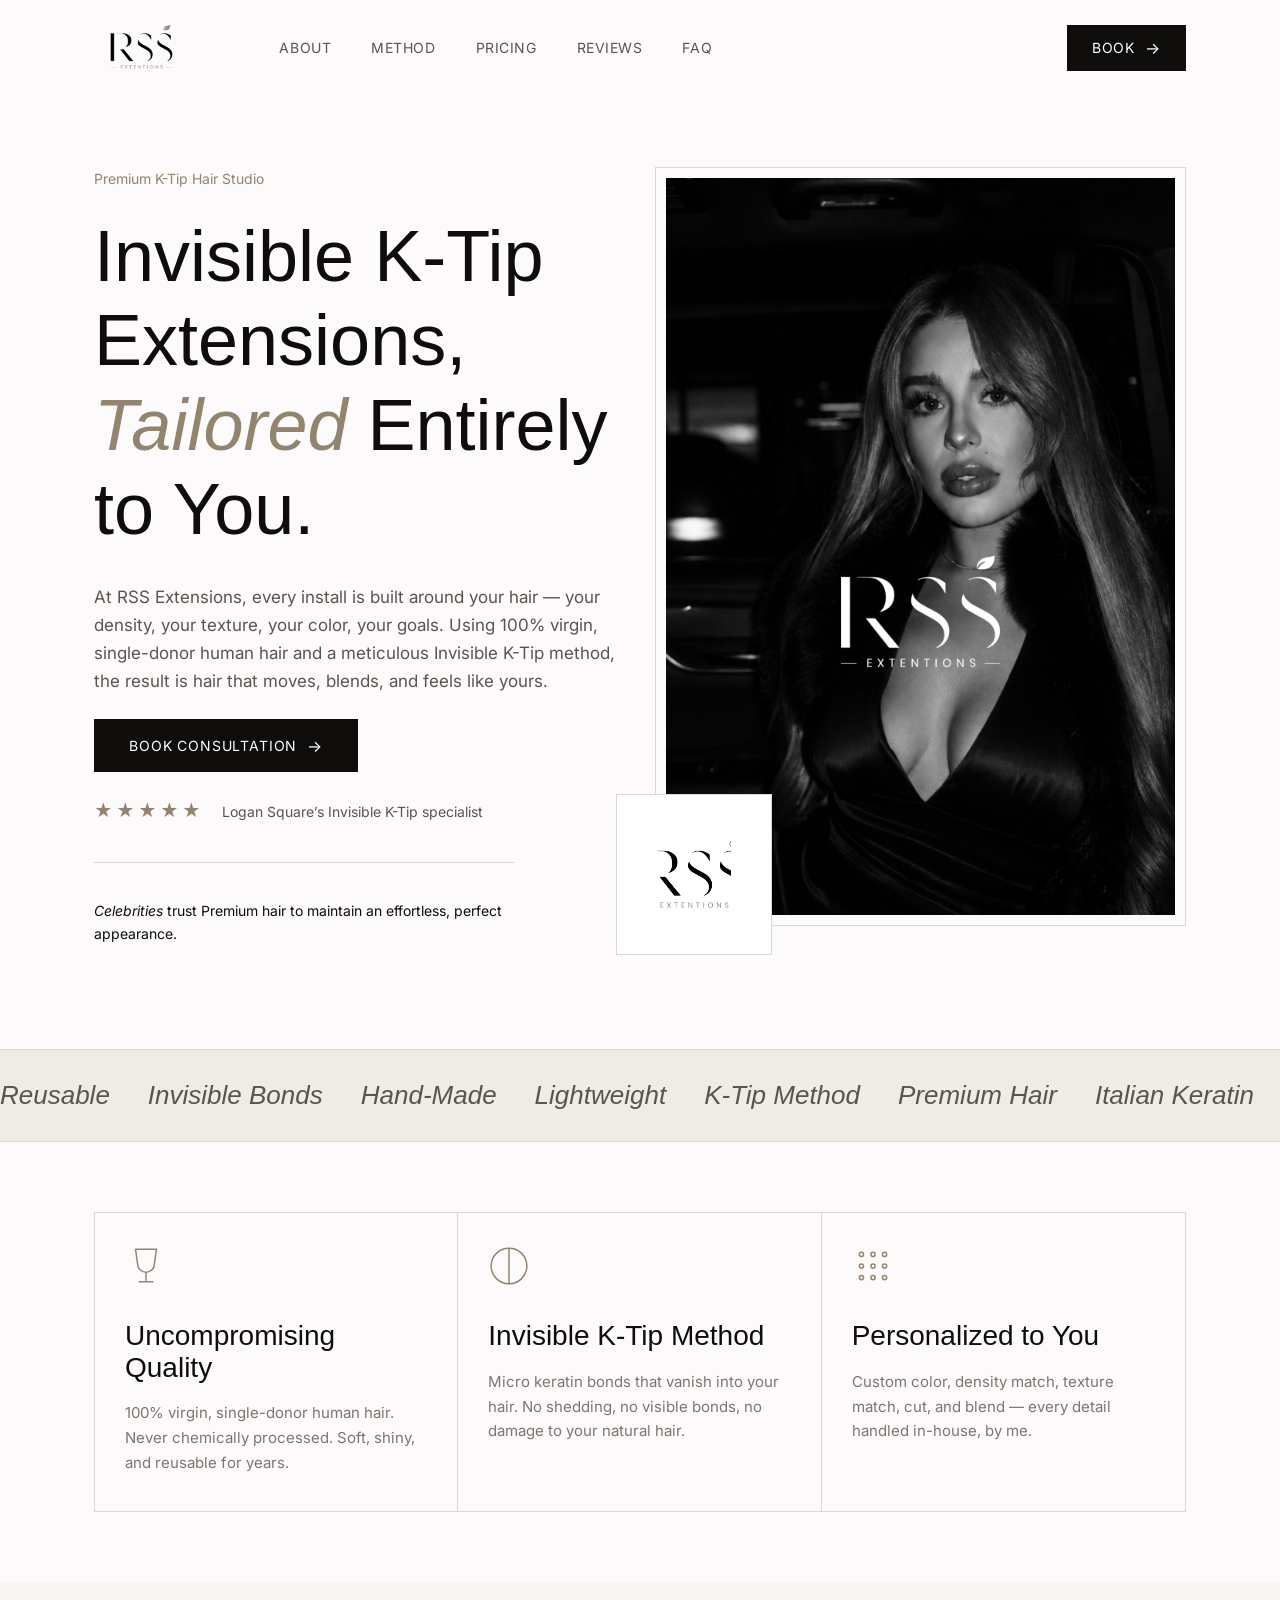
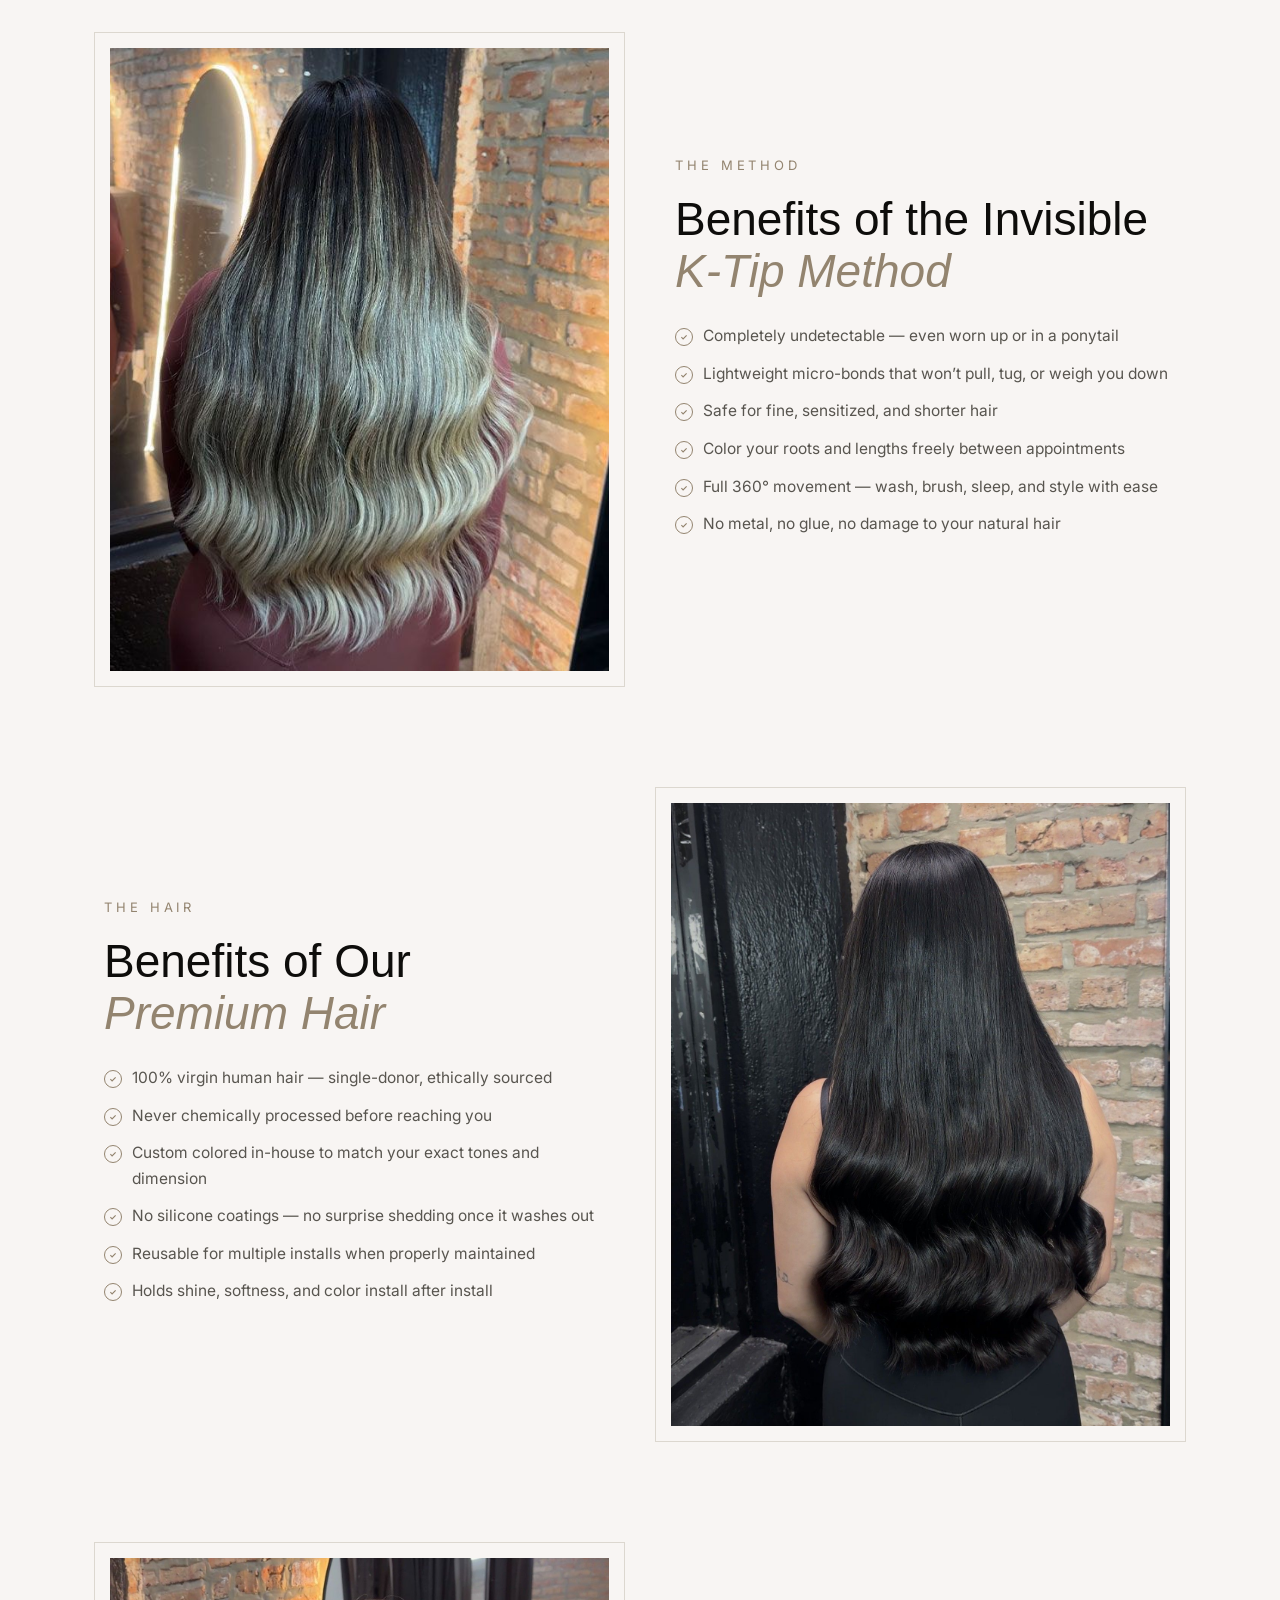
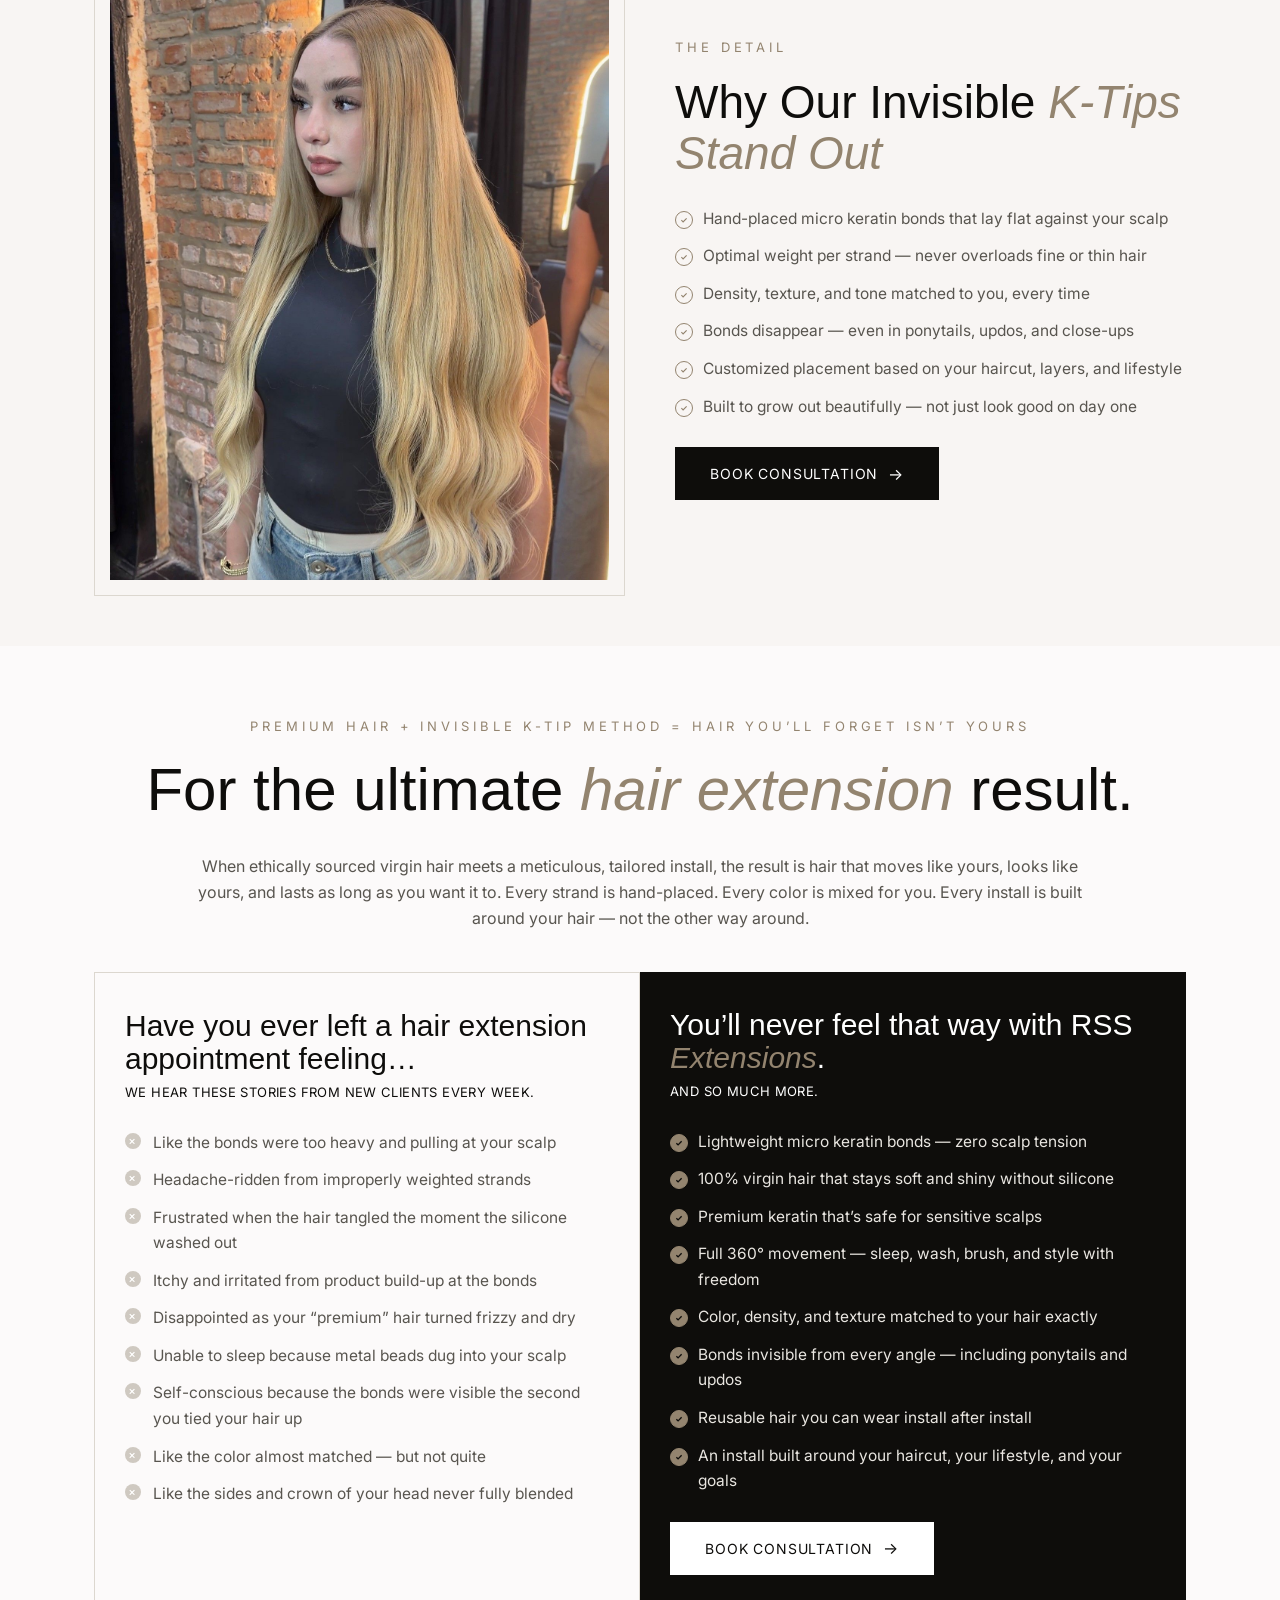
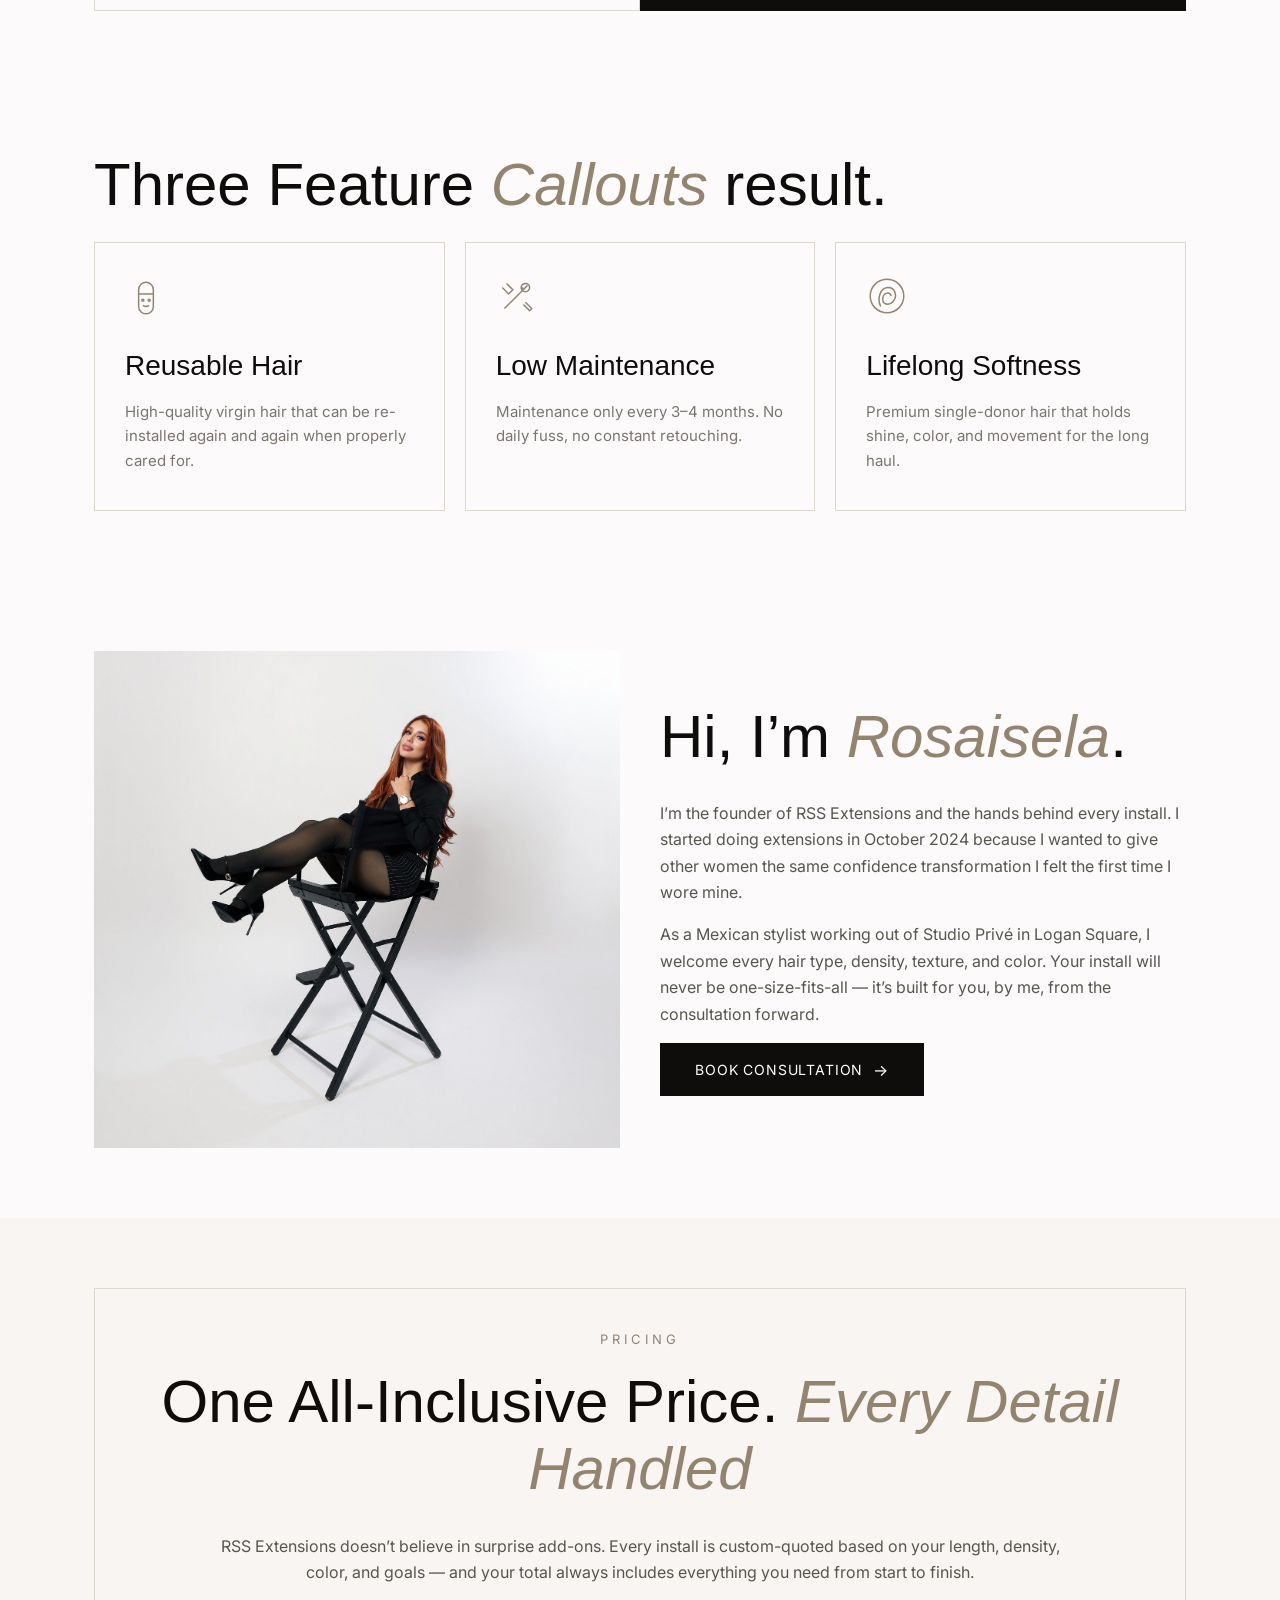
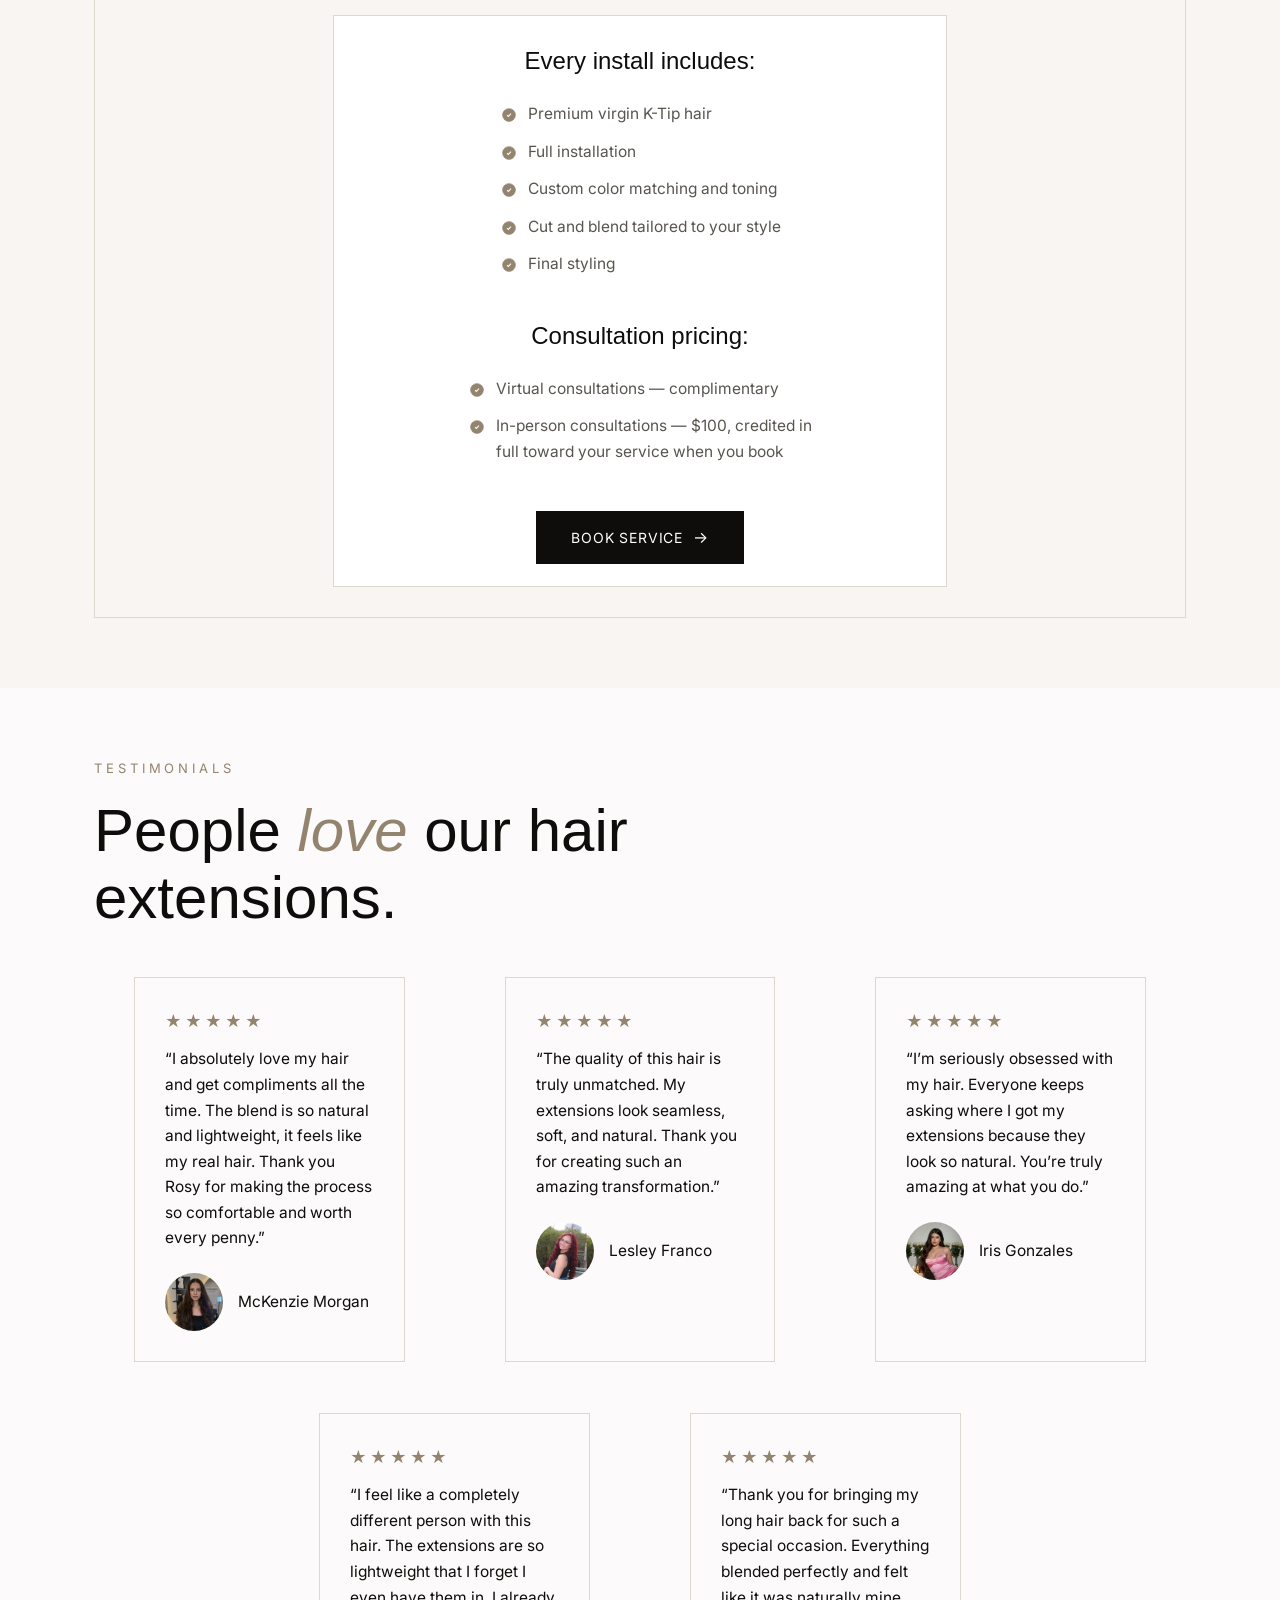
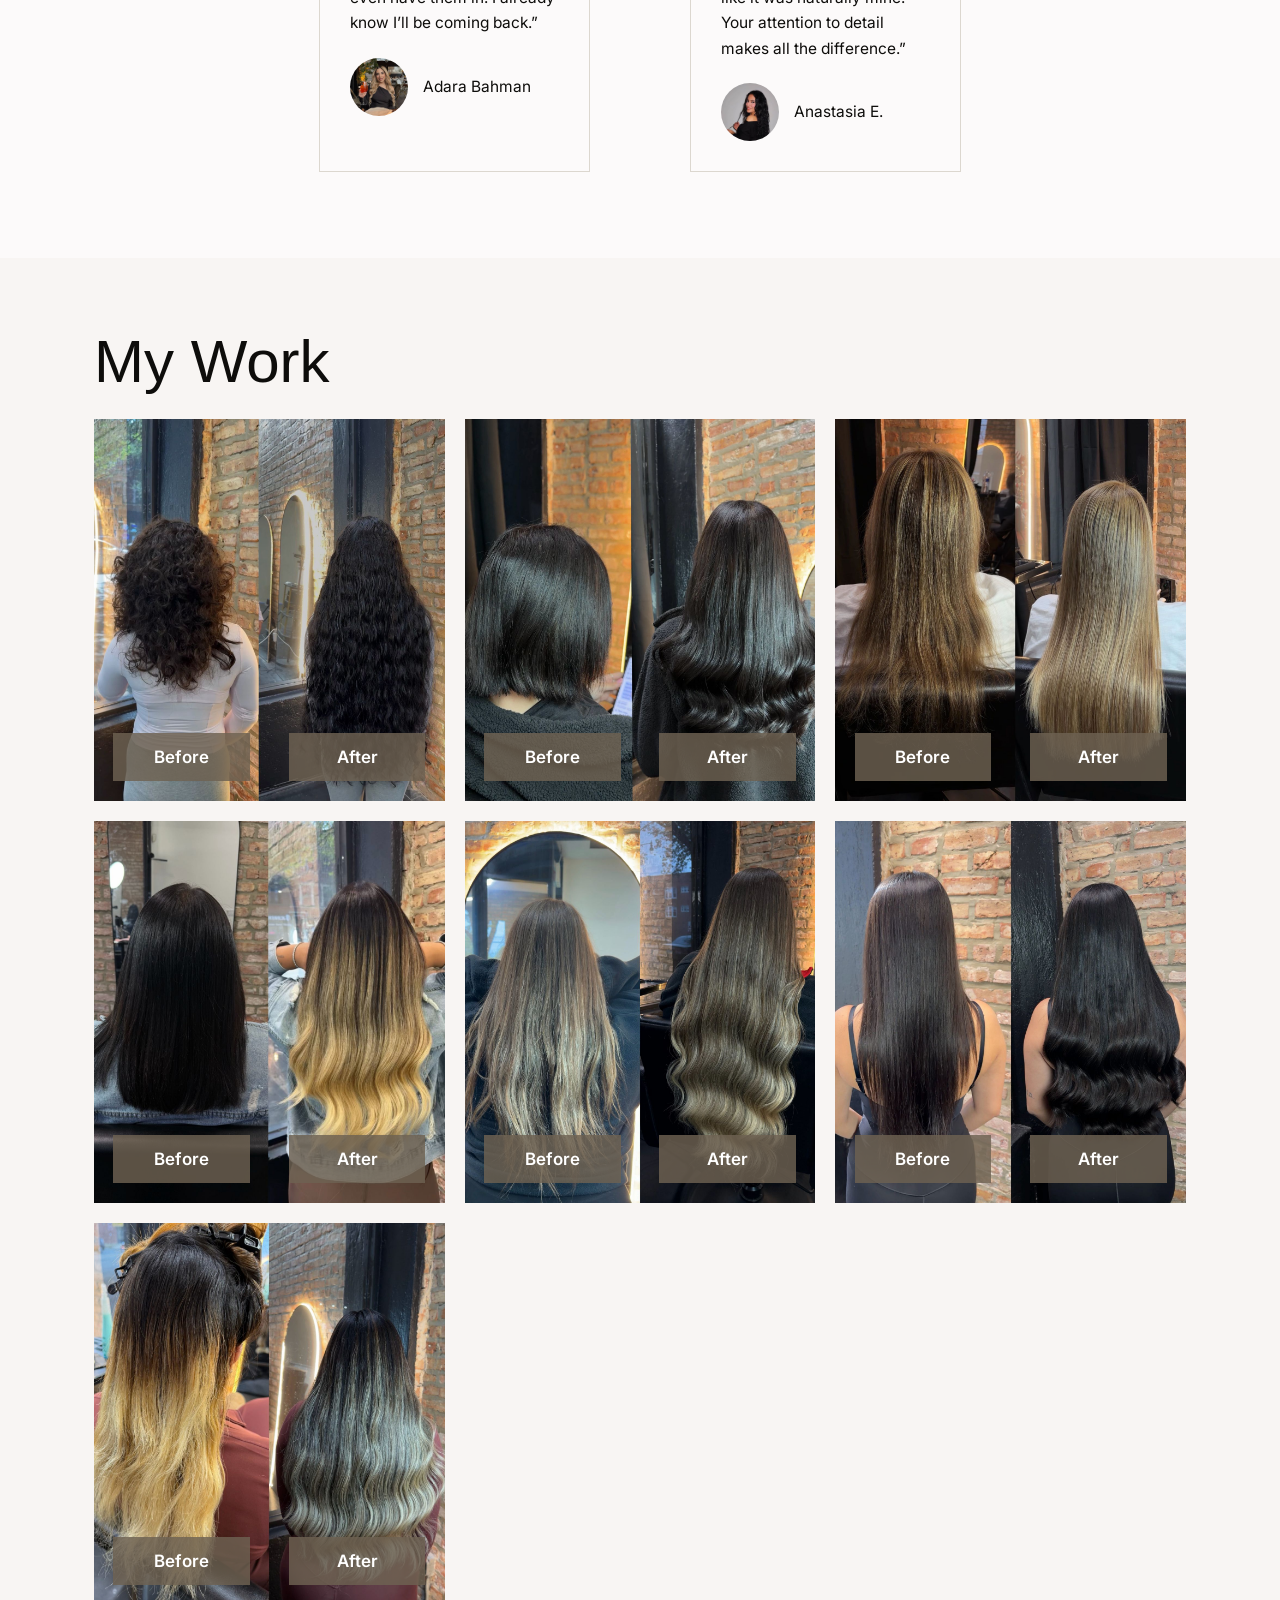
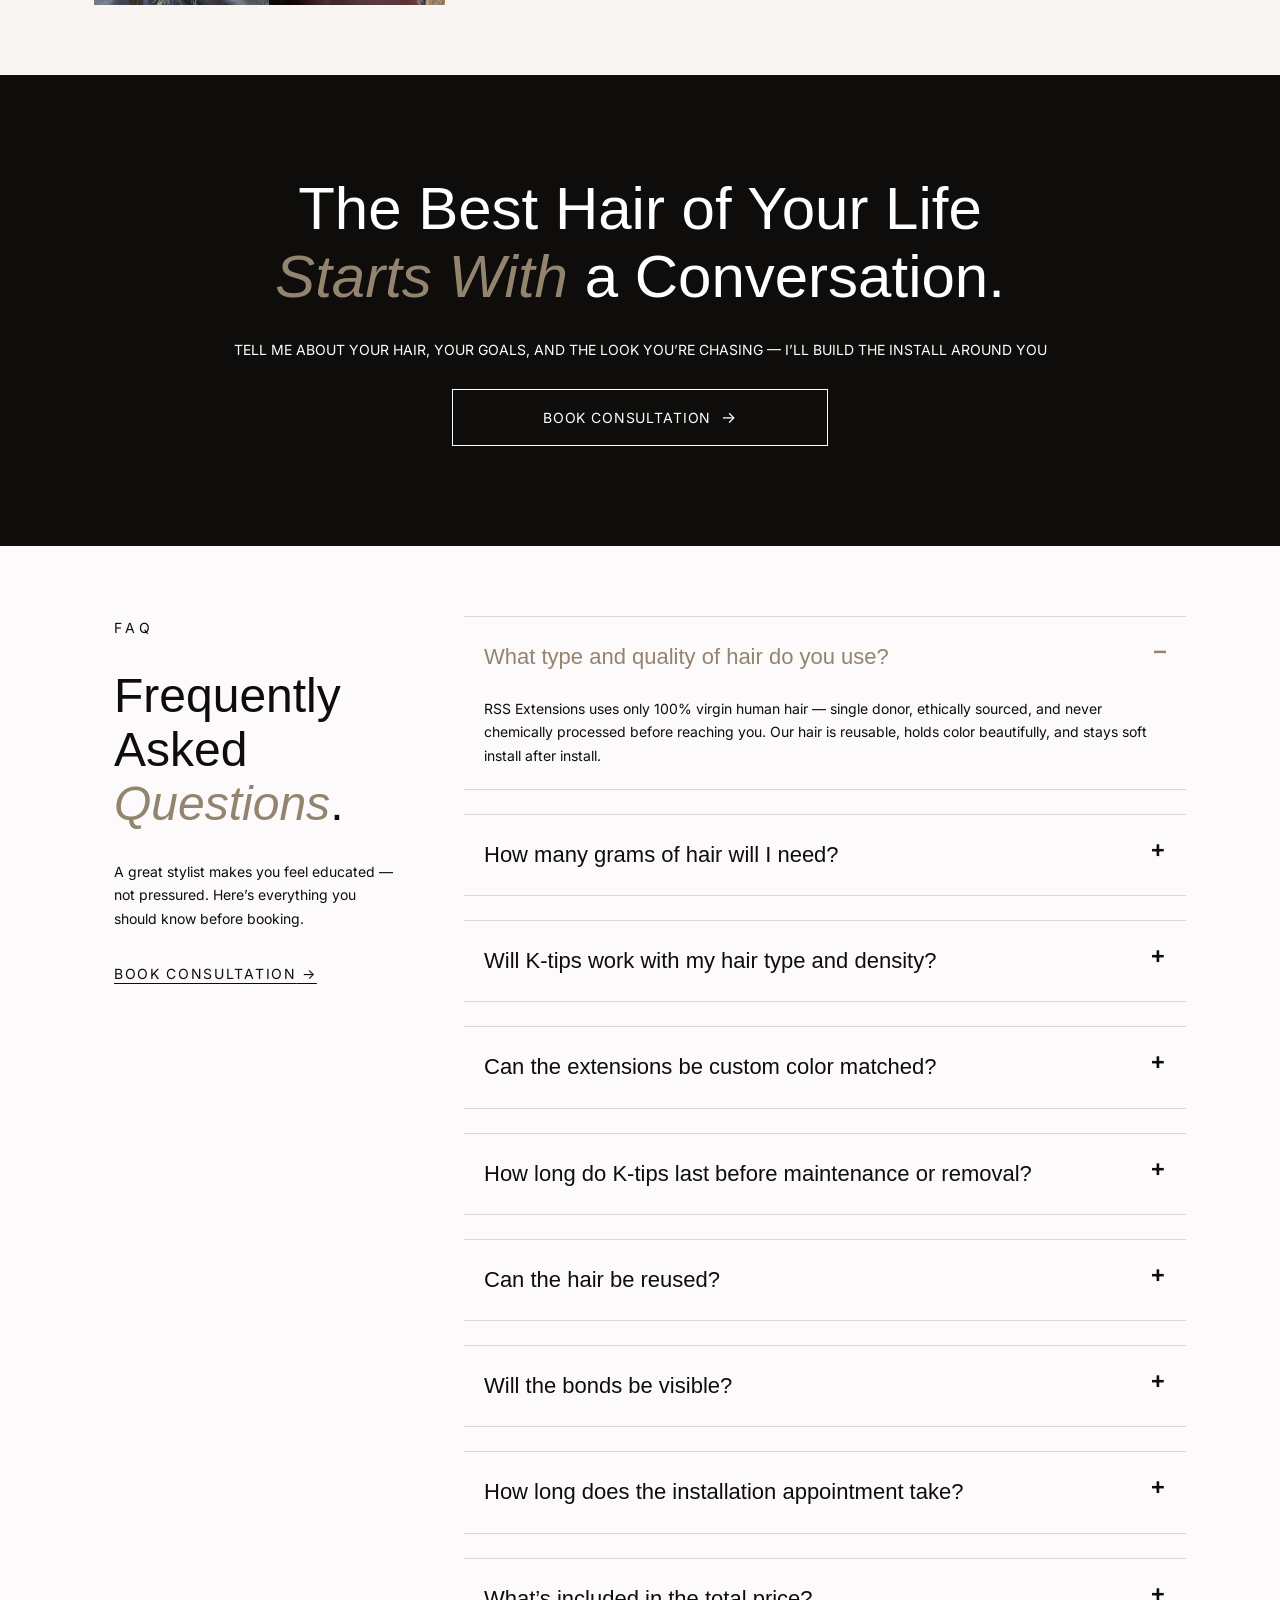
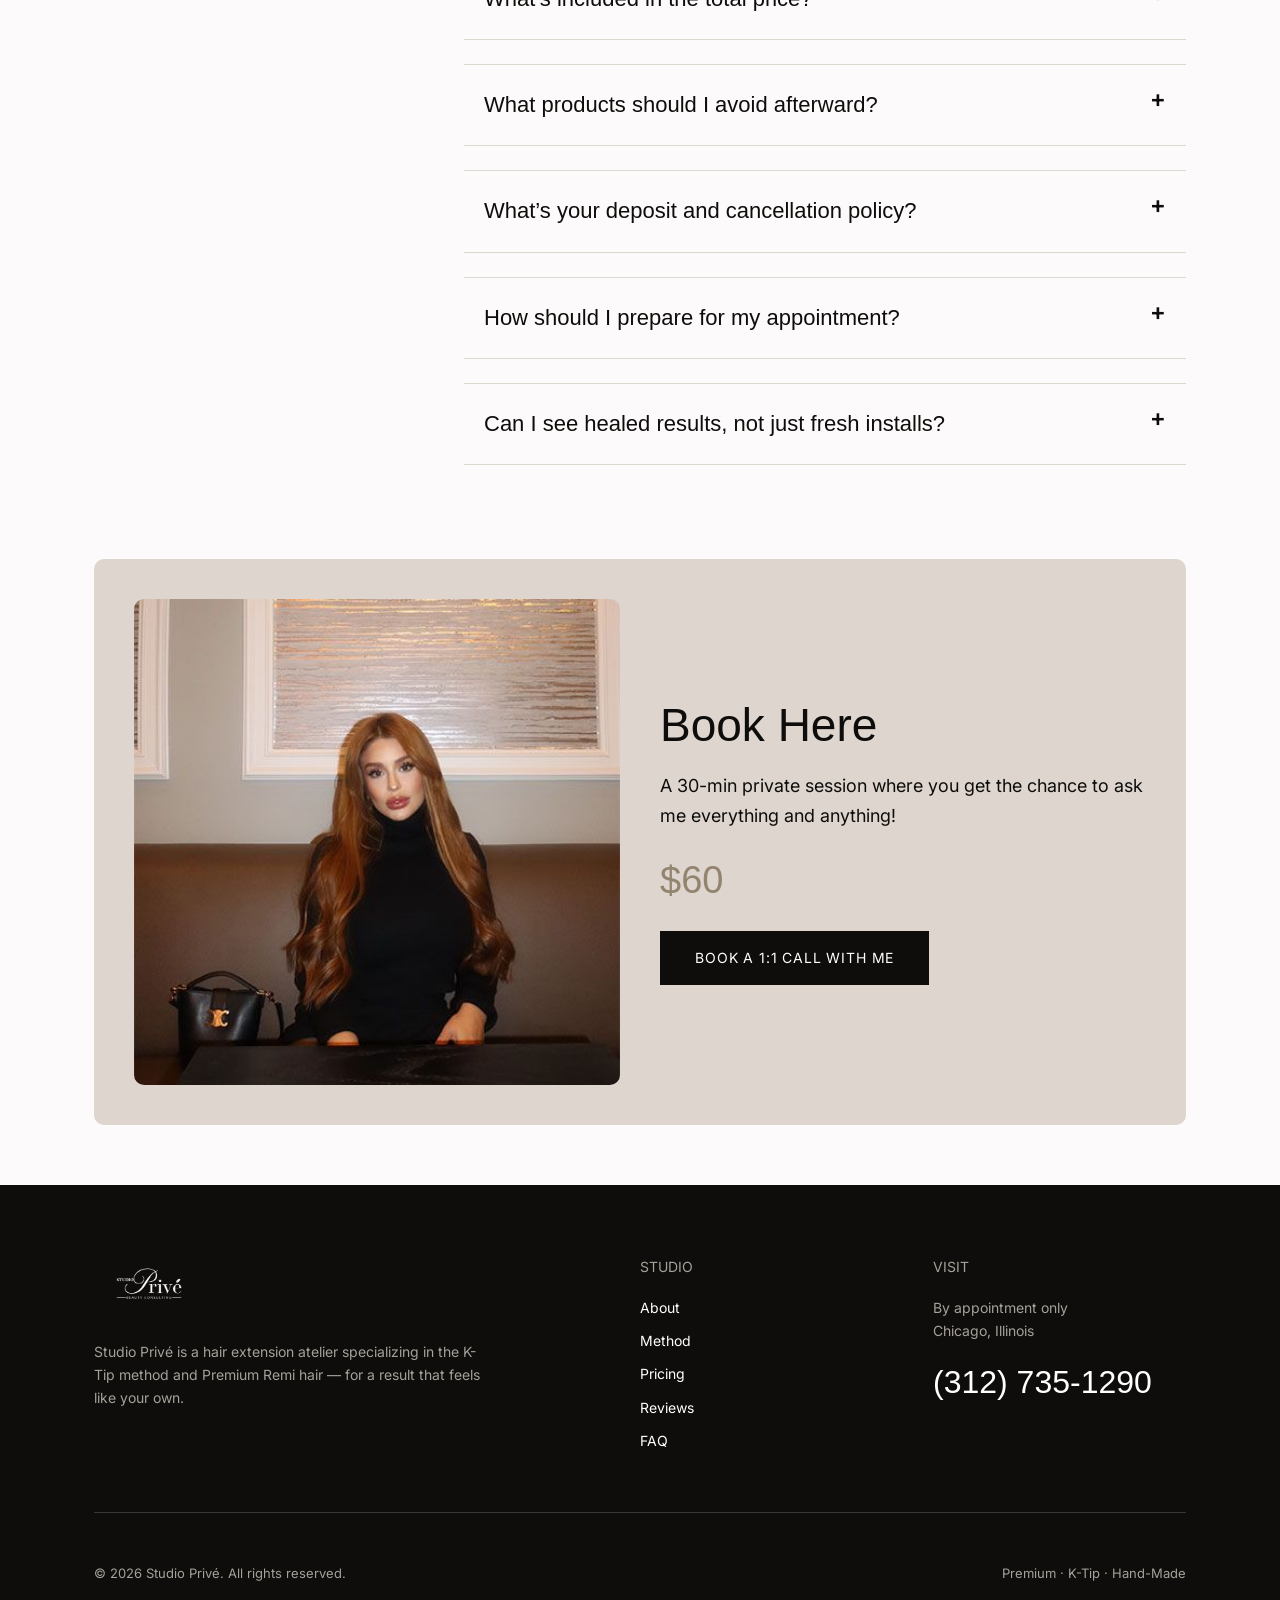
==== index.html @ 998206e0 "Build RSS Extensions website with working consultation form Recreates the current rssextensions.com " ====
<!doctype html>
<html lang="en">
<head>
  <meta charset="utf-8">
  <meta name="viewport" content="width=device-width, initial-scale=1">
  <title>RSS Extensions | Invisible K-Tip Hair Extensions in Logan Square, Chicago</title>
  <meta name="description" content="Invisible K-Tip extensions with 100% virgin, single-donor human hair, custom color-matched and installed by Rosaisela at Studio Privé in Logan Square, Chicago.">
  <link rel="icon" href="images/logo.png">
  <link rel="preconnect" href="https://fonts.googleapis.com">
  <link rel="preconnect" href="https://fonts.gstatic.com" crossorigin>
  <link href="https://fonts.googleapis.com/css2?family=Inter:wght@400;500;600&display=swap" rel="stylesheet">
  <link rel="stylesheet" href="styles.css">
</head>
<body>

<header class="site-header">
  <div class="wrap">
    <a class="logo" href="#top" aria-label="RSS Extensions home"><img src="images/logo.png" alt="RSS Extensions" width="95" height="66"></a>
    <nav class="nav" aria-label="Main">
      <a href="#about">About</a>
      <a href="#method">Method</a>
      <a href="#pricing">Pricing</a>
      <a href="#reviews">Reviews</a>
      <a href="#faq">FAQ</a>
    </nav>
    <a class="btn" href="consultation.html">Book</a>
  </div>
</header>

<main id="top">

  <section class="hero">
    <div class="wrap">
      <div>
        <p class="hero__kicker">Premium K-Tip Hair Studio</p>
        <h1>Invisible K-Tip Extensions, <em>Tailored</em> Entirely to You.</h1>
        <p class="lead">At RSS Extensions, every install is built around your hair — your density, your texture, your color, your goals. Using 100% virgin, single-donor human hair and a meticulous Invisible K-Tip method, the result is hair that moves, blends, and feels like yours.</p>
        <a class="btn" href="consultation.html">Book Consultation</a>
        <div class="hero__rating"><span class="stars" aria-label="5 stars">★★★★★</span> Logan Square’s Invisible K-Tip specialist</div>
        <p class="hero__note"><em style="color:var(--ink)">Celebrities</em> trust Premium hair to maintain an effortless, perfect appearance.</p>
      </div>
      <div class="hero__media">
        <img src="images/hero.jpg" alt="Client with long, glossy RSS Extensions hair" width="660" height="1173">
        <div class="hero__badge"><img src="images/logo.png" alt="" width="74" height="51"></div>
      </div>
    </div>
  </section>

  <div class="marquee" aria-hidden="true">
    <div class="marquee__track">
      <span>Reusable</span><span>Invisible Bonds</span><span>Hand-Made</span><span>Lightweight</span><span>K-Tip Method</span><span>Premium Hair</span><span>Italian Keratin</span><span>100% Remi</span>
      <span>Reusable</span><span>Invisible Bonds</span><span>Hand-Made</span><span>Lightweight</span><span>K-Tip Method</span><span>Premium Hair</span><span>Italian Keratin</span><span>100% Remi</span>
    </div>
  </div>

  <section class="section">
    <div class="wrap">
      <div class="cards">
        <div class="card">
          <svg viewBox="0 0 40 40" aria-hidden="true"><path d="M10 4h20l-2 14a8 8 0 0 1-16 0L10 4zM20 26v8M13 35h14"/></svg>
          <h3>Uncompromising Quality</h3>
          <p>100% virgin, single-donor human hair. Never chemically processed. Soft, shiny, and reusable for years.</p>
        </div>
        <div class="card">
          <svg viewBox="0 0 40 40" aria-hidden="true"><circle cx="20" cy="20" r="17"/><path d="M20 3v34"/></svg>
          <h3>Invisible K-Tip Method</h3>
          <p>Micro keratin bonds that vanish into your hair. No shedding, no visible bonds, no damage to your natural hair.</p>
        </div>
        <div class="card">
          <svg viewBox="0 0 40 40" aria-hidden="true"><g><circle cx="9" cy="9" r="2"/><circle cx="20" cy="9" r="2"/><circle cx="31" cy="9" r="2"/><circle cx="9" cy="20" r="2"/><circle cx="20" cy="20" r="2"/><circle cx="31" cy="20" r="2"/><circle cx="9" cy="31" r="2"/><circle cx="20" cy="31" r="2"/><circle cx="31" cy="31" r="2"/></g></svg>
          <h3>Personalized to You</h3>
          <p>Custom color, density match, texture match, cut, and blend — every detail handled in-house, by me.</p>
        </div>
      </div>
    </div>
  </section>

  <section class="section--alt" id="method">
    <div class="wrap">
      <div class="feature">
        <div class="feature__media"><img src="images/method.jpg" alt="Long blended K-Tip extensions from behind" width="600" height="726" loading="lazy"></div>
        <div class="feature__text">
          <p class="eyebrow">The Method</p>
          <h2>Benefits of the Invisible <em>K-Tip Method</em></h2>
          <ul class="checks">
            <li>Completely undetectable — even worn up or in a ponytail</li>
            <li>Lightweight micro-bonds that won’t pull, tug, or weigh you down</li>
            <li>Safe for fine, sensitized, and shorter hair</li>
            <li>Color your roots and lengths freely between appointments</li>
            <li>Full 360° movement — wash, brush, sleep, and style with ease</li>
            <li>No metal, no glue, no damage to your natural hair</li>
          </ul>
        </div>
      </div>

      <div class="feature feature--rev">
        <div class="feature__media"><img src="images/hair.jpg" alt="Glossy dark wavy extensions" width="1320" height="1718" loading="lazy"></div>
        <div class="feature__text">
          <p class="eyebrow">The Hair</p>
          <h2>Benefits of Our <em>Premium Hair</em></h2>
          <ul class="checks">
            <li>100% virgin human hair — single-donor, ethically sourced</li>
            <li>Never chemically processed before reaching you</li>
            <li>Custom colored in-house to match your exact tones and dimension</li>
            <li>No silicone coatings — no surprise shedding once it washes out</li>
            <li>Reusable for multiple installs when properly maintained</li>
            <li>Holds shine, softness, and color install after install</li>
          </ul>
        </div>
      </div>

      <div class="feature">
        <div class="feature__media"><img src="images/detail.jpg" alt="Client with long blonde K-Tip extensions" width="1320" height="1762" loading="lazy"></div>
        <div class="feature__text">
          <p class="eyebrow">The Detail</p>
          <h2>Why Our Invisible <em>K-Tips Stand Out</em></h2>
          <ul class="checks">
            <li>Hand-placed micro keratin bonds that lay flat against your scalp</li>
            <li>Optimal weight per strand — never overloads fine or thin hair</li>
            <li>Density, texture, and tone matched to you, every time</li>
            <li>Bonds disappear — even in ponytails, updos, and close-ups</li>
            <li>Customized placement based on your haircut, layers, and lifestyle</li>
            <li>Built to grow out beautifully — not just look good on day one</li>
          </ul>
          <a class="btn" href="consultation.html">Book Consultation</a>
        </div>
      </div>
    </div>
  </section>

  <section class="section center">
    <div class="wrap">
      <p class="eyebrow">Premium hair + Invisible K-Tip method = Hair you’ll forget isn’t yours</p>
      <h2 class="big-title">For the ultimate <em>hair extension</em> result.</h2>
      <p class="intro">When ethically sourced virgin hair meets a meticulous, tailored install, the result is hair that moves like yours, looks like yours, and lasts as long as you want it to. Every strand is hand-placed. Every color is mixed for you. Every install is built around your hair — not the other way around.</p>
      <div class="compare">
        <div class="compare__bad">
          <h3>Have you ever left a hair extension appointment feeling…</h3>
          <small>We hear these stories from new clients every week.</small>
          <ul class="xlist">
            <li>Like the bonds were too heavy and pulling at your scalp</li>
            <li>Headache-ridden from improperly weighted strands</li>
            <li>Frustrated when the hair tangled the moment the silicone washed out</li>
            <li>Itchy and irritated from product build-up at the bonds</li>
            <li>Disappointed as your “premium” hair turned frizzy and dry</li>
            <li>Unable to sleep because metal beads dug into your scalp</li>
            <li>Self-conscious because the bonds were visible the second you tied your hair up</li>
            <li>Like the color almost matched — but not quite</li>
            <li>Like the sides and crown of your head never fully blended</li>
          </ul>
        </div>
        <div class="compare__good">
          <h3>You’ll never feel that way with RSS <em>Extensions</em>.</h3>
          <small>And so much more.</small>
          <ul class="checks">
            <li>Lightweight micro keratin bonds — zero scalp tension</li>
            <li>100% virgin hair that stays soft and shiny without silicone</li>
            <li>Premium keratin that’s safe for sensitive scalps</li>
            <li>Full 360° movement — sleep, wash, brush, and style with freedom</li>
            <li>Color, density, and texture matched to your hair exactly</li>
            <li>Bonds invisible from every angle — including ponytails and updos</li>
            <li>Reusable hair you can wear install after install</li>
            <li>An install built around your haircut, your lifestyle, and your goals</li>
          </ul>
          <a class="btn btn--light" href="consultation.html">Book Consultation</a>
        </div>
      </div>
    </div>
  </section>

  <section class="section">
    <div class="wrap">
      <h2 class="big-title">Three Feature <em>Callouts</em> result.</h2>
      <div class="cards cards--split" style="margin-top:24px">
        <div class="card">
          <svg viewBox="0 0 40 40" aria-hidden="true"><path d="M13 14a7 7 0 1 1 14 0v4H13zM13 18v12a7 7 0 0 0 14 0V18"/><circle cx="17" cy="24" r="1"/><circle cx="23" cy="24" r="1"/><path d="M17 29q3 2 6 0"/></svg>
          <h3>Reusable Hair</h3>
          <p>High-quality virgin hair that can be re-installed again and again when properly cared for.</p>
        </div>
        <div class="card">
          <svg viewBox="0 0 40 40" aria-hidden="true"><path d="M8 32L30 10M10 8l6 6-4 4-6-6M28 26l6 6-2 2-6-6M24 14l2-2"/><circle cx="28" cy="12" r="4"/></svg>
          <h3>Low Maintenance</h3>
          <p>Maintenance only every 3–4 months. No daily fuss, no constant retouching.</p>
        </div>
        <div class="card">
          <svg viewBox="0 0 40 40" aria-hidden="true"><circle cx="20" cy="20" r="16"/><path d="M14 30c-4-8 0-18 7-18s9 8 5 13-11 3-10-3 7-6 8-2"/></svg>
          <h3>Lifelong Softness</h3>
          <p>Premium single-donor hair that holds shine, color, and movement for the long haul.</p>
        </div>
      </div>
    </div>
  </section>

  <section class="section" id="about">
    <div class="wrap about">
      <img src="images/rosaisela.jpg" alt="Rosaisela, founder of RSS Extensions" width="1365" height="1287" loading="lazy">
      <div>
        <h2>Hi, I’m <em>Rosaisela</em>.</h2>
        <p>I’m the founder of RSS Extensions and the hands behind every install. I started doing extensions in October 2024 because I wanted to give other women the same confidence transformation I felt the first time I wore mine.</p>
        <p>As a Mexican stylist working out of Studio Privé in Logan Square, I welcome every hair type, density, texture, and color. Your install will never be one-size-fits-all — it’s built for you, by me, from the consultation forward.</p>
        <a class="btn" href="consultation.html">Book Consultation</a>
      </div>
    </div>
  </section>

  <section class="section section--alt" id="pricing">
    <div class="wrap">
      <div class="pricing">
        <p class="eyebrow">Pricing</p>
        <h2>One All-Inclusive Price. <em>Every Detail Handled</em></h2>
        <p class="intro">RSS Extensions doesn’t believe in surprise add-ons. Every install is custom-quoted based on your length, density, color, and goals — and your total always includes everything you need from start to finish.</p>
        <div class="price-box">
          <h3>Every install includes:</h3>
          <ul class="checks">
            <li>Premium virgin K-Tip hair</li>
            <li>Full installation</li>
            <li>Custom color matching and toning</li>
            <li>Cut and blend tailored to your style</li>
            <li>Final styling</li>
          </ul>
          <h3>Consultation pricing:</h3>
          <ul class="checks">
            <li>Virtual consultations — complimentary</li>
            <li>In-person consultations — $100, credited in<br>full toward your service when you book</li>
          </ul>
          <div><a class="btn" href="consultation.html">Book Service</a></div>
        </div>
      </div>
    </div>
  </section>

  <section class="section" id="reviews">
    <div class="wrap">
      <p class="eyebrow">Testimonials</p>
      <h2 class="big-title">People <em>love</em> our hair<br>extensions.</h2>
      <div class="reviews">
        <figure class="review"><div class="stars">★★★★★</div><p>“I absolutely love my hair and get compliments all the time. The blend is so natural and lightweight, it feels like my real hair. Thank you Rosy for making the process so comfortable and worth every penny.”</p><figcaption class="review__who"><img src="images/review-1.jpg" alt="" width="58" height="58" loading="lazy">McKenzie Morgan</figcaption></figure>
        <figure class="review"><div class="stars">★★★★★</div><p>“The quality of this hair is truly unmatched. My extensions look seamless, soft, and natural. Thank you for creating such an amazing transformation.”</p><figcaption class="review__who"><img src="images/review-2.jpg" alt="" width="58" height="58" loading="lazy">Lesley Franco</figcaption></figure>
        <figure class="review"><div class="stars">★★★★★</div><p>“I’m seriously obsessed with my hair. Everyone keeps asking where I got my extensions because they look so natural. You’re truly amazing at what you do.”</p><figcaption class="review__who"><img src="images/review-3.jpg" alt="" width="58" height="58" loading="lazy">Iris Gonzales</figcaption></figure>
        <figure class="review"><div class="stars">★★★★★</div><p>“I feel like a completely different person with this hair. The extensions are so lightweight that I forget I even have them in. I already know I’ll be coming back.”</p><figcaption class="review__who"><img src="images/review-4.jpg" alt="" width="58" height="58" loading="lazy">Adara Bahman</figcaption></figure>
        <figure class="review"><div class="stars">★★★★★</div><p>“Thank you for bringing my long hair back for such a special occasion. Everything blended perfectly and felt like it was naturally mine. Your attention to detail makes all the difference.”</p><figcaption class="review__who"><img src="images/review-5.jpg" alt="" width="58" height="58" loading="lazy">Anastasia E.</figcaption></figure>
      </div>
    </div>
  </section>

  <section class="section section--alt">
    <div class="wrap">
      <h2 class="big-title">My Work</h2>
      <div class="gallery">
        <div class="ba"><img src="images/work-1.jpg" alt="Before and after: curly hair with long curly extensions" loading="lazy"><span>Before</span><span>After</span></div>
        <div class="ba"><img src="images/work-2.jpg" alt="Before and after: short dark bob to long waves" loading="lazy"><span>Before</span><span>After</span></div>
        <div class="ba"><img src="images/work-3.jpg" alt="Before and after: brunette to long blended blonde" loading="lazy"><span>Before</span><span>After</span></div>
        <div class="ba"><img src="images/work-4.jpg" alt="Before and after: dark straight hair to blonde balayage" loading="lazy"><span>Before</span><span>After</span></div>
        <div class="ba"><img src="images/work-5.jpg" alt="Before and after: long ash-toned waves" loading="lazy"><span>Before</span><span>After</span></div>
        <div class="ba"><img src="images/work-6.jpg" alt="Before and after: long dark voluminous waves" loading="lazy"><span>Before</span><span>After</span></div>
        <div class="ba"><img src="images/work-7.jpg" alt="Before and after: color correction with long ash waves" loading="lazy"><span>Before</span><span>After</span></div>
      </div>
    </div>
  </section>

  <section class="cta">
    <div class="wrap">
      <h2>The Best Hair of Your Life<br><em>Starts With</em> a Conversation.</h2>
      <p>Tell me about your hair, your goals, and the look you’re chasing — I’ll build the install around you</p>
      <a class="btn btn--outline" href="consultation.html">Book Consultation</a>
    </div>
  </section>

  <section class="section" id="faq">
    <div class="wrap faq">
      <aside>
        <p class="eyebrow">FAQ</p>
        <h2>Frequently Asked <em>Questions</em>.</h2>
        <p>A great stylist makes you feel educated — not pressured. Here’s everything you should know before booking.</p>
        <a class="link-btn" href="consultation.html">Book Consultation</a>
      </aside>
      <div>
        <details open><summary>What type and quality of hair do you use?</summary><p>RSS Extensions uses only 100% virgin human hair — single donor, ethically sourced, and never chemically processed before reaching you. Our hair is reusable, holds color beautifully, and stays soft install after install.</p></details>
        <details><summary>How many grams of hair will I need?</summary><p>That depends on you — your natural density, your haircut, the fullness you’re after, and the length you want. We’ll determine the right amount together at your consultation, so you’re never paying for hair you don’t need.</p></details>
        <details><summary>Will K-tips work with my hair type and density?</summary><p>For most clients, yes — but not every method is right for every head. At consultation, I evaluate fine hair, thinning areas, short layers, curly and textured hair, and any scalp sensitivity or alopecia. If invisible K-tips aren’t the right fit, I’ll tell you honestly.</p></details>
        <details><summary>Can the extensions be custom color matched?</summary><p>Always. Every install includes multi-tonal color matching, dimension matching, texture matching, and a final blend to your exact haircut. No off-the-shelf shades.</p></details>
        <details><summary>How long do K-tips last before maintenance or removal?</summary><p>Most clients wear their K-tips comfortably for 3–4 months between maintenance appointments. With the right brushing routine and home care (which I’ll walk you through), your hair will look beautiful from week one to month four.</p></details>
        <details><summary>Can the hair be reused?</summary><p>Yes. Our virgin hair is high enough quality to be reused for future installs — meaning your investment can carry you through multiple seasons of beautiful hair.</p></details>
        <details><summary>Will the bonds be visible?</summary><p>No. Our Invisible K-Tip technique is specifically designed to disappear into your hair — even when worn up, in a ponytail, or photographed close-up. Density and placement are mapped to your head so the bonds blend completely.</p></details>
        <details><summary>How long does the installation appointment take?</summary><p>Anywhere from 3 to 6+ hours depending on grams installed, color customization, and the cut and blend needed. You’ll receive an accurate time estimate after your consultation.</p></details>
        <details><summary>What’s included in the total price?</summary><p>Everything: the hair, the installation, custom coloring, cut and blending, and final styling. Maintenance appointments are scheduled separately.</p></details>
        <details><summary>What products should I avoid afterward?</summary><p>Avoid heavy oils, silicone-heavy products, and sleeping with wet hair. I’ll send you a personalized aftercare guide and recommend the exact products that protect your install longest.</p></details>
        <details><summary>What’s your deposit and cancellation policy?</summary><p>Appointments are secured with a 50% non-refundable deposit, which goes toward your service total. Because all extension orders and custom color matching are tailored specifically to each client, deposits are non-transferable and non-refundable. We kindly ask for at least 48 hours’ notice for any rescheduling requests. Reschedules made with less than 48 hours’ notice may be subject to a rescheduling fee. Same-day cancellations or no-shows will result in forfeiture of the deposit.</p></details>
        <details><summary>How should I prepare for my appointment?</summary><p>Please arrive with clean, completely dry, straightened hair and no oils on the scalp. Due to the nature of our luxury extension services and scheduling, we ask that no extra guests attend appointments. We allow a 15-minute grace period; after that, a late fee may apply or the appointment may need to be rescheduled.</p></details>
        <details><summary>Can I see healed results, not just fresh installs?</summary><p>Absolutely. Ask to see growouts, re-installs, and maintenance results — that’s where the quality of the work really shows. I’m happy to share examples at your consultation.</p></details>
      </div>
    </div>
  </section>

  <section class="wrap">
    <div class="book">
      <img src="images/book.jpg" alt="Rosaisela at Studio Privé" width="450" height="450" loading="lazy">
      <div>
        <h2>Book Here</h2>
        <p>A 30-min private session where you get the chance to ask me everything and anything!</p>
        <p class="price">$60</p>
        <a class="btn btn--plain" href="https://calendly.com/rssextensions/30min" target="_blank" rel="noopener">Book a 1:1 call with me</a>
      </div>
    </div>
  </section>

</main>

<footer class="footer">
  <div class="wrap">
    <div class="footer__top">
      <div>
        <img src="images/studio-prive-logo-white.png" alt="Studio Privé" width="110" height="59" loading="lazy">
        <p>Studio Privé is a hair extension atelier specializing in the K-Tip method and Premium Remi hair — for a result that feels like your own.</p>
      </div>
      <div>
        <h4>Studio</h4>
        <nav aria-label="Footer">
          <a href="#about">About</a><a href="#method">Method</a><a href="#pricing">Pricing</a><a href="#reviews">Reviews</a><a href="#faq">FAQ</a>
        </nav>
      </div>
      <div>
        <h4>Visit</h4>
        By appointment only<br>Chicago, Illinois<br>
        <a class="phone" href="tel:+13127351290">(312) 735-1290</a>
      </div>
    </div>
    <div class="footer__bottom">
      <span>© <span id="year">2026</span> Studio Privé. All rights reserved.</span>
      <span>Premium · K-Tip · Hand-Made</span>
    </div>
  </div>
</footer>
<script>document.getElementById('year').textContent = new Date().getFullYear();</script>
</body>
</html>
---- styles.css ----
/* RSS Extensions — site styles */
:root {
  --bg: #fcfafa;
  --bg-alt: #f8f5f3;
  --ink: #0e0d0b;
  --text: #58554f;
  --muted: #7a766f;
  --accent: #93846f;
  --line: #dcd7cf;
  --card: #ffffff;
  --beige: #ddd5ce;
  --heading: "Helvetica Neue", Helvetica, Arial, sans-serif;
  --body: "Inter", -apple-system, BlinkMacSystemFont, "Segoe UI", sans-serif;
  --wrap: 1140px;
}

* { box-sizing: border-box; }
html { scroll-behavior: smooth; }
body {
  margin: 0;
  background: var(--bg);
  color: var(--text);
  font-family: var(--body);
  font-size: 16px;
  line-height: 1.65;
  -webkit-font-smoothing: antialiased;
}
img { max-width: 100%; height: auto; display: block; }
a { color: inherit; }
h1, h2, h3 { font-family: var(--heading); font-weight: 400; color: var(--ink); margin: 0; line-height: 1.12; }
em, .accent { font-style: italic; color: var(--accent); }
.wrap { width: 100%; max-width: var(--wrap); margin: 0 auto; padding: 0 16px; }
@media (min-width: 700px) { .wrap { padding: 0 24px; } }

/* Buttons */
.btn {
  display: inline-flex; align-items: center; gap: 10px;
  background: var(--ink); color: #fff; text-decoration: none;
  font-family: var(--body); font-size: 14px; letter-spacing: .06em; text-transform: uppercase;
  padding: 14px 34px; border: 1px solid var(--ink); cursor: pointer; transition: opacity .2s;
}
.btn:hover { opacity: .85; }
.btn::after { content: "\2192"; font-size: 16px; line-height: 1; }
.btn--light { background: #fff; color: var(--ink); border-color: #fff; }
.btn--outline { background: transparent; color: #fff; border-color: #fff; padding: 16px 90px; }
.btn--plain::after { content: none; }
.link-btn { font-size: 14px; letter-spacing: .12em; text-transform: uppercase; color: var(--ink); text-underline-offset: 4px; }
.link-btn::after { content: " \2192"; }

.eyebrow { font-size: 13px; letter-spacing: .3em; text-transform: uppercase; color: var(--accent); margin: 0 0 18px; }

/* Header */
.site-header { background: var(--bg); position: sticky; top: 0; z-index: 50; border-bottom: 1px solid transparent; }
.site-header .wrap { display: flex; align-items: center; justify-content: space-between; height: 96px; gap: 20px; }
.logo img { height: 66px; width: auto; }
.nav { display: none; gap: 40px; }
.nav a { text-decoration: none; font-size: 14px; letter-spacing: .04em; color: var(--text); text-transform: uppercase; }
.nav a:hover { color: var(--ink); }
.site-header .btn { padding: 10px 24px; }
@media (min-width: 900px) { .nav { display: flex; margin-right: auto; margin-left: 70px; } }

/* Hero */
.hero { padding: 48px 0 64px; }
.hero .wrap { display: grid; gap: 48px; }
.hero__kicker { color: var(--accent); font-size: 14px; margin: 0 0 24px; }
.hero h1 { font-size: clamp(42px, 6.4vw, 72px); line-height: 1.17; }
.hero p.lead { font-size: 17px; margin: 32px 0 24px; max-width: 540px; }
.stars { color: var(--accent); letter-spacing: 3px; font-size: 18px; }
.hero__rating { display: flex; gap: 18px; align-items: center; margin-top: 24px; font-size: 14px; }
.hero__note { border-top: 1px solid var(--line); margin-top: 36px; padding-top: 36px; font-size: 14px; color: var(--ink); max-width: 420px; }
.hero__media { position: relative; border: 1px solid var(--line); padding: 10px; align-self: start; }
.hero__media img { width: 100%; aspect-ratio: 539 / 780; object-fit: cover; object-position: center 40%; }
.hero__badge { position: absolute; left: -40px; bottom: -30px; background: #fff; border: 1px solid var(--line); padding: 26px 40px; display: none; }
.hero__badge img { width: 74px; }
@media (min-width: 900px) {
  .hero { padding: 70px 0 90px; }
  .hero .wrap { grid-template-columns: 1fr 1fr; gap: 30px; }
  .hero__badge { display: block; }
}

/* Marquee */
.marquee { background: #efebe6; border-top: 1px solid var(--line); border-bottom: 1px solid var(--line); overflow: hidden; padding: 24px 0; }
.marquee__track { display: flex; gap: 38px; width: max-content; animation: scroll 40s linear infinite; }
.marquee__track span { font-family: var(--heading); font-style: italic; font-size: 26px; color: var(--text); white-space: nowrap; }
@keyframes scroll { to { transform: translateX(-50%); } }
@media (prefers-reduced-motion: reduce) { .marquee__track { animation: none; } }

/* Cards */
.cards { display: grid; gap: 0; border: 1px solid var(--line); }
.card { padding: 32px 30px 36px; border-bottom: 1px solid var(--line); }
.card:last-child { border-bottom: 0; }
.card svg { width: 42px; height: 42px; stroke: var(--accent); fill: none; stroke-width: 1.4; margin-bottom: 26px; }
.card h3 { font-size: 28px; margin-bottom: 18px; }
.card p { margin: 0; font-size: 15px; color: var(--muted); }
@media (min-width: 800px) {
  .cards { grid-template-columns: repeat(3, 1fr); }
  .card { border-bottom: 0; border-right: 1px solid var(--line); }
  .card:last-child { border-right: 0; }
}
.cards--split { border: 0; gap: 20px; }
.cards--split .card { border: 1px solid var(--line); }
.section { padding: 70px 0; }
.section--alt { background: var(--bg-alt); }

/* Feature rows */
.feature { display: grid; gap: 40px; align-items: center; padding: 50px 0; }
.feature__media { border: 1px solid var(--line); padding: 15px; }
.feature__media img { width: 100%; aspect-ratio: 521 / 650; object-fit: cover; }
.feature h2 { font-size: clamp(34px, 4vw, 46px); margin-bottom: 26px; }
.checks { list-style: none; padding: 0; margin: 0 0 28px; }
.checks li { position: relative; padding-left: 28px; margin-bottom: 12px; font-size: 15.5px; }
.checks li::before {
  content: ""; position: absolute; left: 0; top: 5px; width: 16px; height: 16px; border-radius: 50%;
  border: 1.4px solid var(--accent);
  background: url("data:image/svg+xml,%3Csvg xmlns='http://www.w3.org/2000/svg' viewBox='0 0 16 16'%3E%3Cpath d='M4.5 8.2l2.3 2.3 4.7-4.8' fill='none' stroke='%2393846f' stroke-width='1.5'/%3E%3C/svg%3E") center/12px no-repeat;
}
@media (min-width: 900px) {
  .feature { grid-template-columns: 1fr 1fr; gap: 30px; }
  .feature--rev .feature__media { order: 2; }
  .feature__text { padding-left: 20px; }
  .feature--rev .feature__text { padding-left: 10px; padding-right: 20px; }
}

/* Compare */
.center { text-align: center; }
.big-title { font-size: clamp(38px, 5vw, 60px); }
.intro { max-width: 910px; margin: 30px auto 40px; }
.compare { display: grid; text-align: left; }
.compare > div { padding: 36px 30px; }
.compare__bad { border: 1px solid var(--line); background: var(--bg); }
.compare__good { background: var(--ink); color: #e9e6e1; }
.compare h3 { font-size: 30px; }
.compare__good h3 { color: #fff; }
.compare small { display: block; font-size: 13px; text-transform: uppercase; letter-spacing: .03em; margin: 6px 0 26px; color: var(--ink); }
.compare__good small { color: #fff; }
.xlist { list-style: none; margin: 0; padding: 0; }
.xlist li { position: relative; padding-left: 28px; margin-bottom: 12px; font-size: 15.5px; }
.xlist li::before { content: "+"; position: absolute; left: 0; top: 3px; width: 16px; height: 16px; border-radius: 50%; background: #cfc9c1; color: #fff; font-size: 14px; line-height: 16px; text-align: center; transform: rotate(45deg); }
.compare__good .checks li::before { background-color: var(--accent); border-color: var(--accent);
  background-image: url("data:image/svg+xml,%3Csvg xmlns='http://www.w3.org/2000/svg' viewBox='0 0 16 16'%3E%3Cpath d='M4.5 8.2l2.3 2.3 4.7-4.8' fill='none' stroke='%230e0d0b' stroke-width='1.8'/%3E%3C/svg%3E"); }
@media (min-width: 900px) { .compare { grid-template-columns: 1fr 1fr; } }

/* About */
.about { display: grid; gap: 40px; align-items: center; }
.about img { width: 100%; aspect-ratio: 540/510; object-fit: cover; }
.about h2 { font-size: clamp(42px, 5vw, 60px); margin-bottom: 30px; }
@media (min-width: 900px) { .about { grid-template-columns: 1fr 1fr; } }

/* Pricing */
.pricing { border: 1px solid var(--line); padding: 40px 20px 30px; text-align: center; }
.pricing h2 { font-size: clamp(34px, 5vw, 60px); }
.pricing .intro { max-width: 880px; margin: 30px auto; }
.price-box { background: #fff; border: 1px solid var(--line); max-width: 614px; margin: 0 auto; padding: 32px 24px 22px; }
.price-box h3 { font-size: 24px; margin-bottom: 26px; }
.price-box .checks { display: inline-block; text-align: left; margin-bottom: 34px; }
.price-box .checks li::before { background-color: var(--accent);
  background-image: url("data:image/svg+xml,%3Csvg xmlns='http://www.w3.org/2000/svg' viewBox='0 0 16 16'%3E%3Cpath d='M4.5 8.2l2.3 2.3 4.7-4.8' fill='none' stroke='%23fff' stroke-width='1.8'/%3E%3C/svg%3E"); transform: scale(.75); }

/* Reviews */
.reviews { display: grid; gap: 20px; margin-top: 30px; }
.review { border: 1px solid var(--line); padding: 30px; color: var(--ink); font-size: 15.5px; }
.review .stars { font-size: 16px; }
.review p { margin: 12px 0 22px; }
.review__who { display: flex; align-items: center; gap: 15px; }
.review__who img { width: 58px; height: 58px; border-radius: 50%; object-fit: cover; }
@media (min-width: 800px) {
  .reviews { grid-template-columns: repeat(6, 1fr); }
  .review { grid-column: span 2; }
  .review:nth-child(4) { grid-column: 2 / span 2; }
}

/* Gallery */
.gallery { display: grid; gap: 20px; margin-top: 24px; }
.ba { position: relative; aspect-ratio: 367/400; overflow: hidden; }
.ba img { width: 100%; height: 100%; object-fit: cover; }
.ba span { position: absolute; bottom: 20px; width: 39%; background: rgba(110, 98, 82, .82); color: #fff; font-weight: 600; text-align: center; padding: 10px 0; font-size: 17px; }
.ba span:first-of-type { left: 5.5%; }
.ba span:last-of-type { right: 5.5%; }
@media (min-width: 600px) { .gallery { grid-template-columns: repeat(2, 1fr); } }
@media (min-width: 900px) { .gallery { grid-template-columns: repeat(3, 1fr); } }

/* CTA band */
.cta { background: var(--ink); color: #fff; text-align: center; padding: 100px 0; }
.cta h2 { color: #fff; font-size: clamp(36px, 5vw, 60px); }
.cta p { text-transform: uppercase; font-size: 14px; margin: 28px 0; }

/* FAQ */
.faq { display: grid; gap: 30px; }
.faq h2 { font-size: clamp(38px, 4vw, 48px); margin-bottom: 30px; }
.faq aside p { font-size: 14px; color: var(--ink); margin-bottom: 30px; }
.faq details { border-top: 1px solid var(--line); border-bottom: 1px solid var(--line); margin-bottom: 24px; }
.faq summary { list-style: none; cursor: pointer; display: flex; justify-content: space-between; gap: 20px; padding: 22px 20px; font-family: var(--heading); font-size: 22px; color: var(--ink); }
.faq summary::-webkit-details-marker { display: none; }
.faq summary::after { content: "+"; font-family: var(--body); font-weight: 600; font-size: 24px; line-height: 1; }
.faq details[open] summary { color: var(--accent); }
.faq details[open] summary::after { content: "\2013"; }
.faq details p { margin: 0; padding: 0 20px 22px; font-size: 14px; color: var(--ink); }
@media (min-width: 900px) { .faq { grid-template-columns: 320px 1fr; gap: 50px; } .faq aside { padding: 0 20px; } }

/* Book */
.book { background: var(--beige); border-radius: 10px; padding: 24px; display: grid; gap: 30px; align-items: center; }
.book img { border-radius: 10px; width: 100%; aspect-ratio: 1; object-fit: cover; }
.book h2 { font-size: 46px; margin-bottom: 20px; }
.book p { color: var(--ink); font-size: 18px; }
.book .price { font-family: var(--heading); color: var(--accent); font-size: 38px; margin: 10px 0 20px; }
@media (min-width: 900px) { .book { grid-template-columns: 1fr 1fr; padding: 40px; gap: 40px; } }

/* Footer */
.footer { background: var(--ink); color: #a5a19a; padding: 70px 0 50px; margin-top: 60px; font-size: 14px; }
.footer__top { display: grid; gap: 40px; padding-bottom: 50px; border-bottom: 1px solid #3a3833; }
.footer__top img { width: 110px; margin-bottom: 26px; }
.footer h4 { font-weight: 400; color: #a5a19a; text-transform: uppercase; margin: 0 0 18px; font-size: 14px; }
.footer nav a { display: block; color: #fff; text-decoration: none; margin-bottom: 10px; }
.footer .phone { font-family: var(--heading); color: #fff; font-size: 32px; text-decoration: none; display: inline-block; margin-top: 14px; }
.footer__bottom { display: flex; flex-wrap: wrap; gap: 12px; justify-content: space-between; padding-top: 50px; font-size: 13px; }
@media (min-width: 900px) { .footer__top { grid-template-columns: 2fr 1fr 1fr; } .footer__top > div:first-child { max-width: 400px; } }

/* ---------- Consultation form page ---------- */
.form-page { padding: 40px 0 80px; }
.form-head { text-align: center; max-width: 720px; margin: 0 auto 40px; }
.form-head h1 { font-size: clamp(36px, 5vw, 54px); margin-bottom: 16px; }
.form-card { max-width: 820px; margin: 0 auto; background: #fff; border: 1px solid var(--line); padding: 28px 18px; }
@media (min-width: 700px) { .form-card { padding: 44px 50px; } }
.form-card fieldset { border: 0; padding: 0; margin: 0 0 30px; }
.form-card legend, .q { display: block; font-weight: 600; color: var(--ink); margin-bottom: 10px; font-size: 15.5px; padding: 0; }
.req { color: #b3261e; }
.form-card input[type=text], .form-card input[type=email], .form-card input[type=tel], .form-card input[type=date], .form-card select, .form-card textarea {
  width: 100%; font: inherit; font-size: 16px; color: var(--ink); background: #fff;
  border: 1px solid #cfc9c1; border-radius: 0; padding: 12px 14px; margin-bottom: 12px; -webkit-appearance: none; appearance: none;
}
.form-card select { background: #fff url("data:image/svg+xml,%3Csvg xmlns='http://www.w3.org/2000/svg' viewBox='0 0 12 8'%3E%3Cpath d='M1 1l5 5 5-5' fill='none' stroke='%230e0d0b' stroke-width='1.5'/%3E%3C/svg%3E") right 14px center/12px no-repeat; padding-right: 36px; }
.form-card textarea { min-height: 110px; resize: vertical; }
.form-card input:focus, .form-card select:focus, .form-card textarea:focus { outline: 2px solid var(--accent); outline-offset: 0; border-color: var(--accent); }
.form-card .row { display: grid; gap: 0 14px; }
@media (min-width: 600px) { .form-card .row { grid-template-columns: 1fr 1fr; } }
.opts { display: grid; gap: 8px; }
.opts label { display: flex; gap: 10px; align-items: flex-start; cursor: pointer; font-size: 15.5px; }
.opts input { width: 18px; height: 18px; margin: 3px 0 0; accent-color: var(--ink); flex: none; }
.small-label { font-size: 14px; color: var(--muted); display: block; margin-bottom: 6px; }
.hint { font-size: 14px; color: var(--muted); margin: -4px 0 12px; }
.upload { border: 1.5px dashed #cfc9c1; padding: 16px; margin-bottom: 12px; background: var(--bg); }
.upload input { font-size: 15px; width: 100%; }
.upload .previews { display: flex; flex-wrap: wrap; gap: 8px; margin-top: 10px; }
.upload .previews img { width: 70px; height: 70px; object-fit: cover; border: 1px solid var(--line); }
.notice { background: var(--bg-alt); border-left: 3px solid var(--accent); padding: 16px 18px; font-size: 14.5px; color: var(--ink); margin-bottom: 16px; }
.field-error { outline: 2px solid #b3261e !important; }
.error-box { display: none; background: #fdecea; color: #8c1d18; border: 1px solid #f2b8b5; padding: 14px 16px; margin-bottom: 20px; font-size: 15px; }
.error-box.show { display: block; }
.submit-row { text-align: center; margin-top: 10px; }
.submit-row .btn { width: 100%; justify-content: center; padding: 18px; font-size: 15px; }
.submit-row .btn[disabled] { opacity: .6; cursor: wait; }
.honey { position: absolute; left: -9999px; }
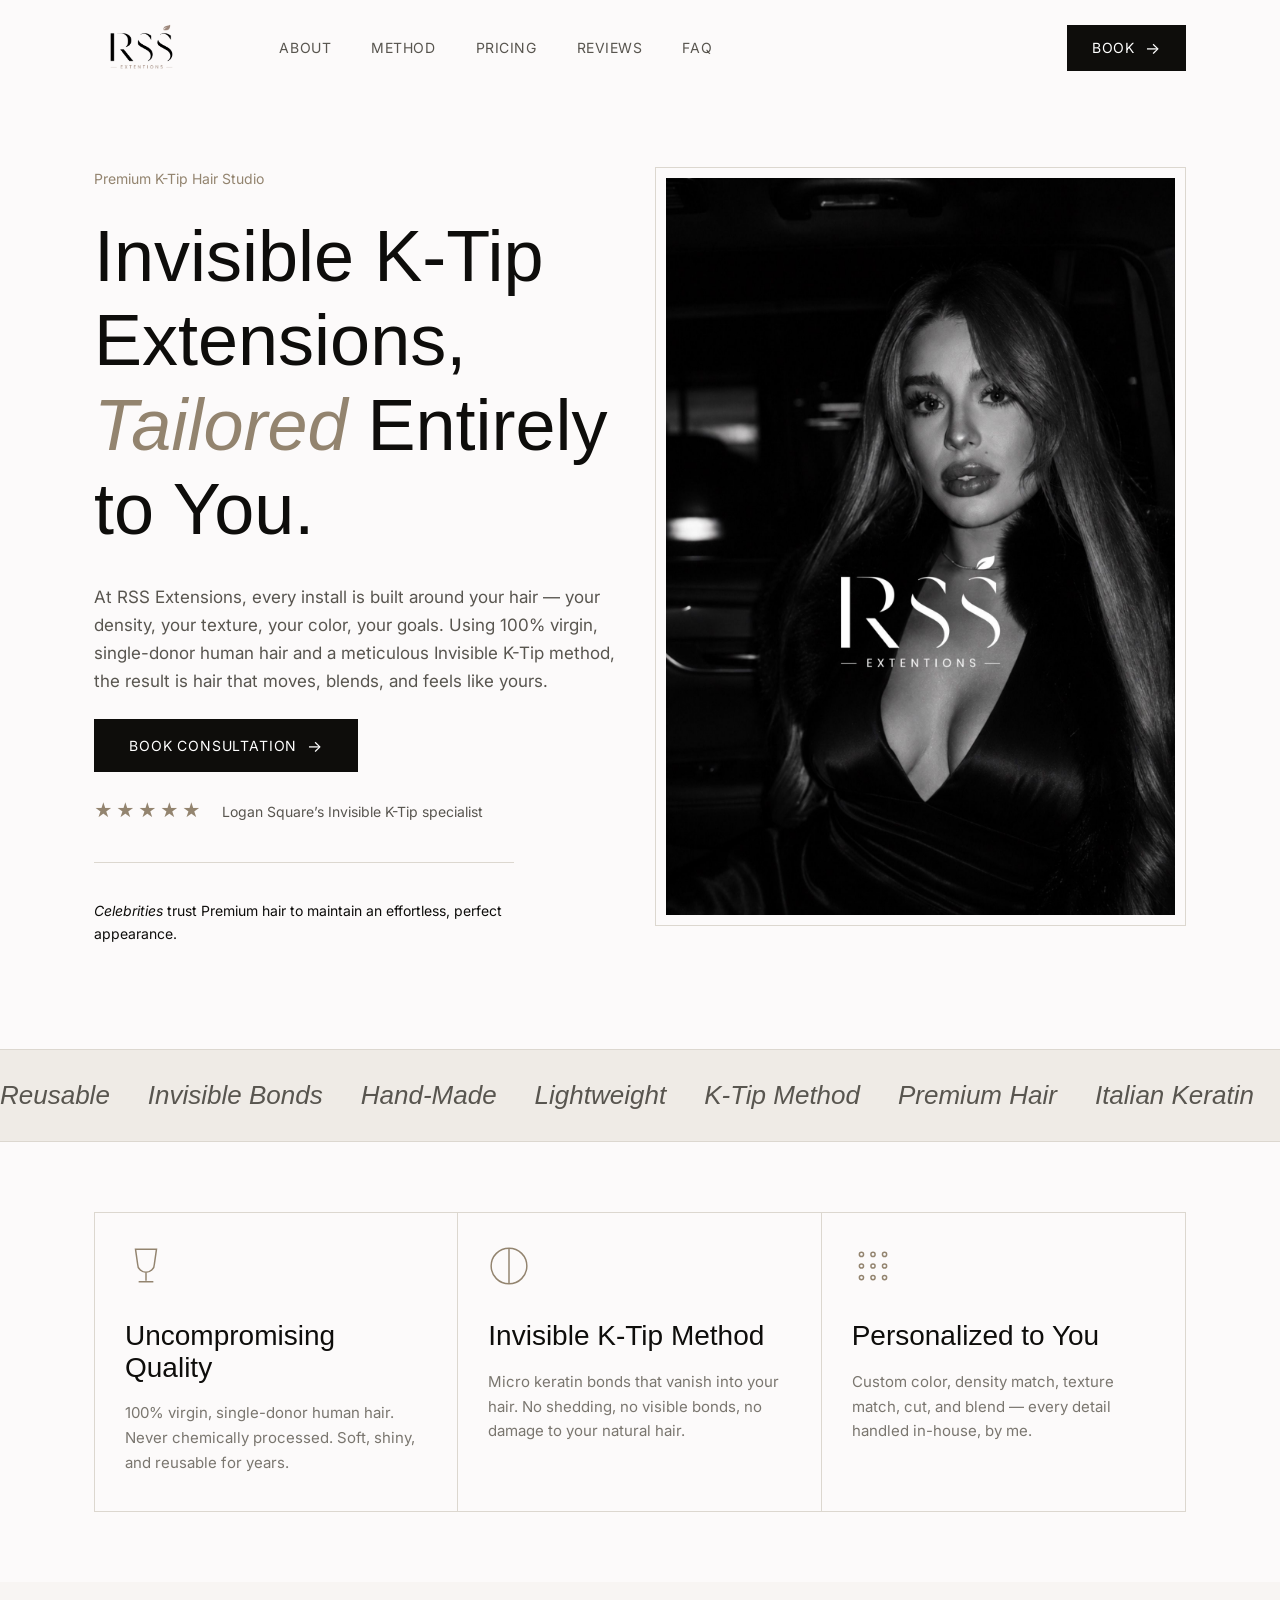
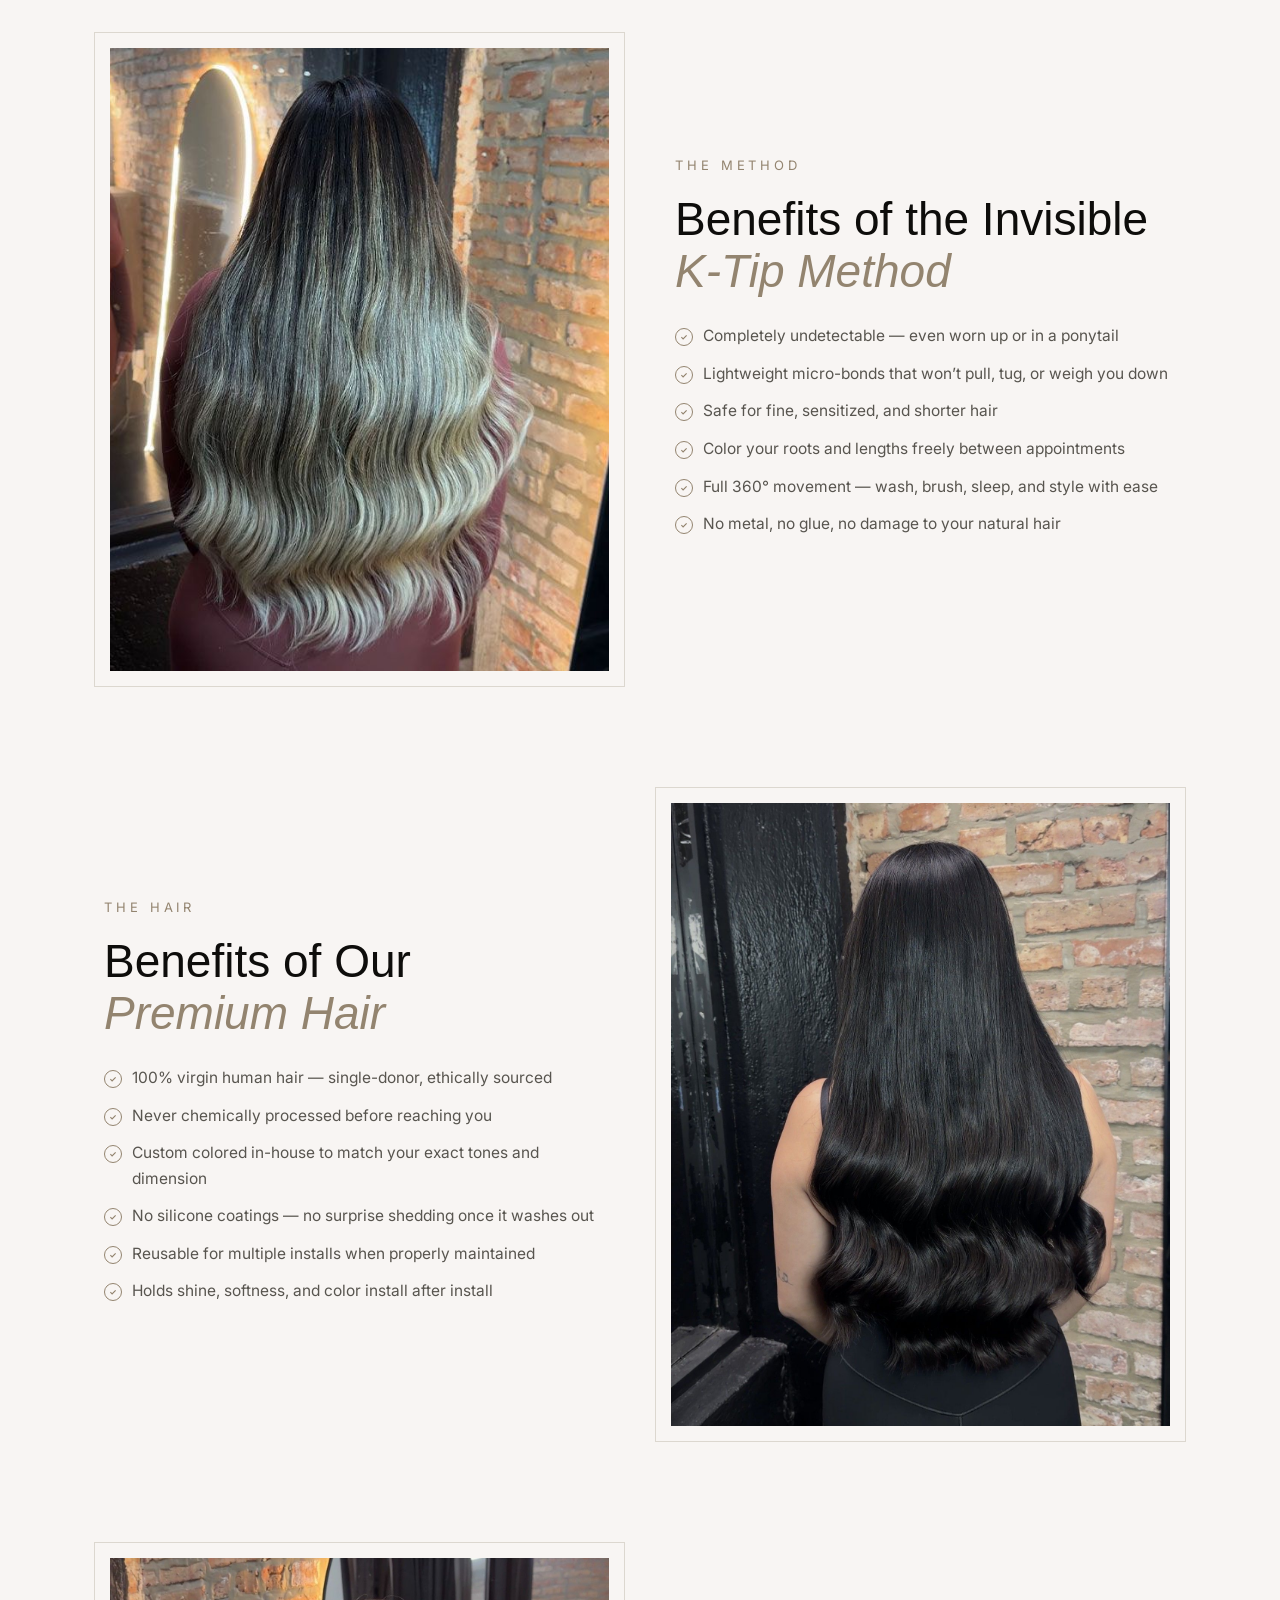
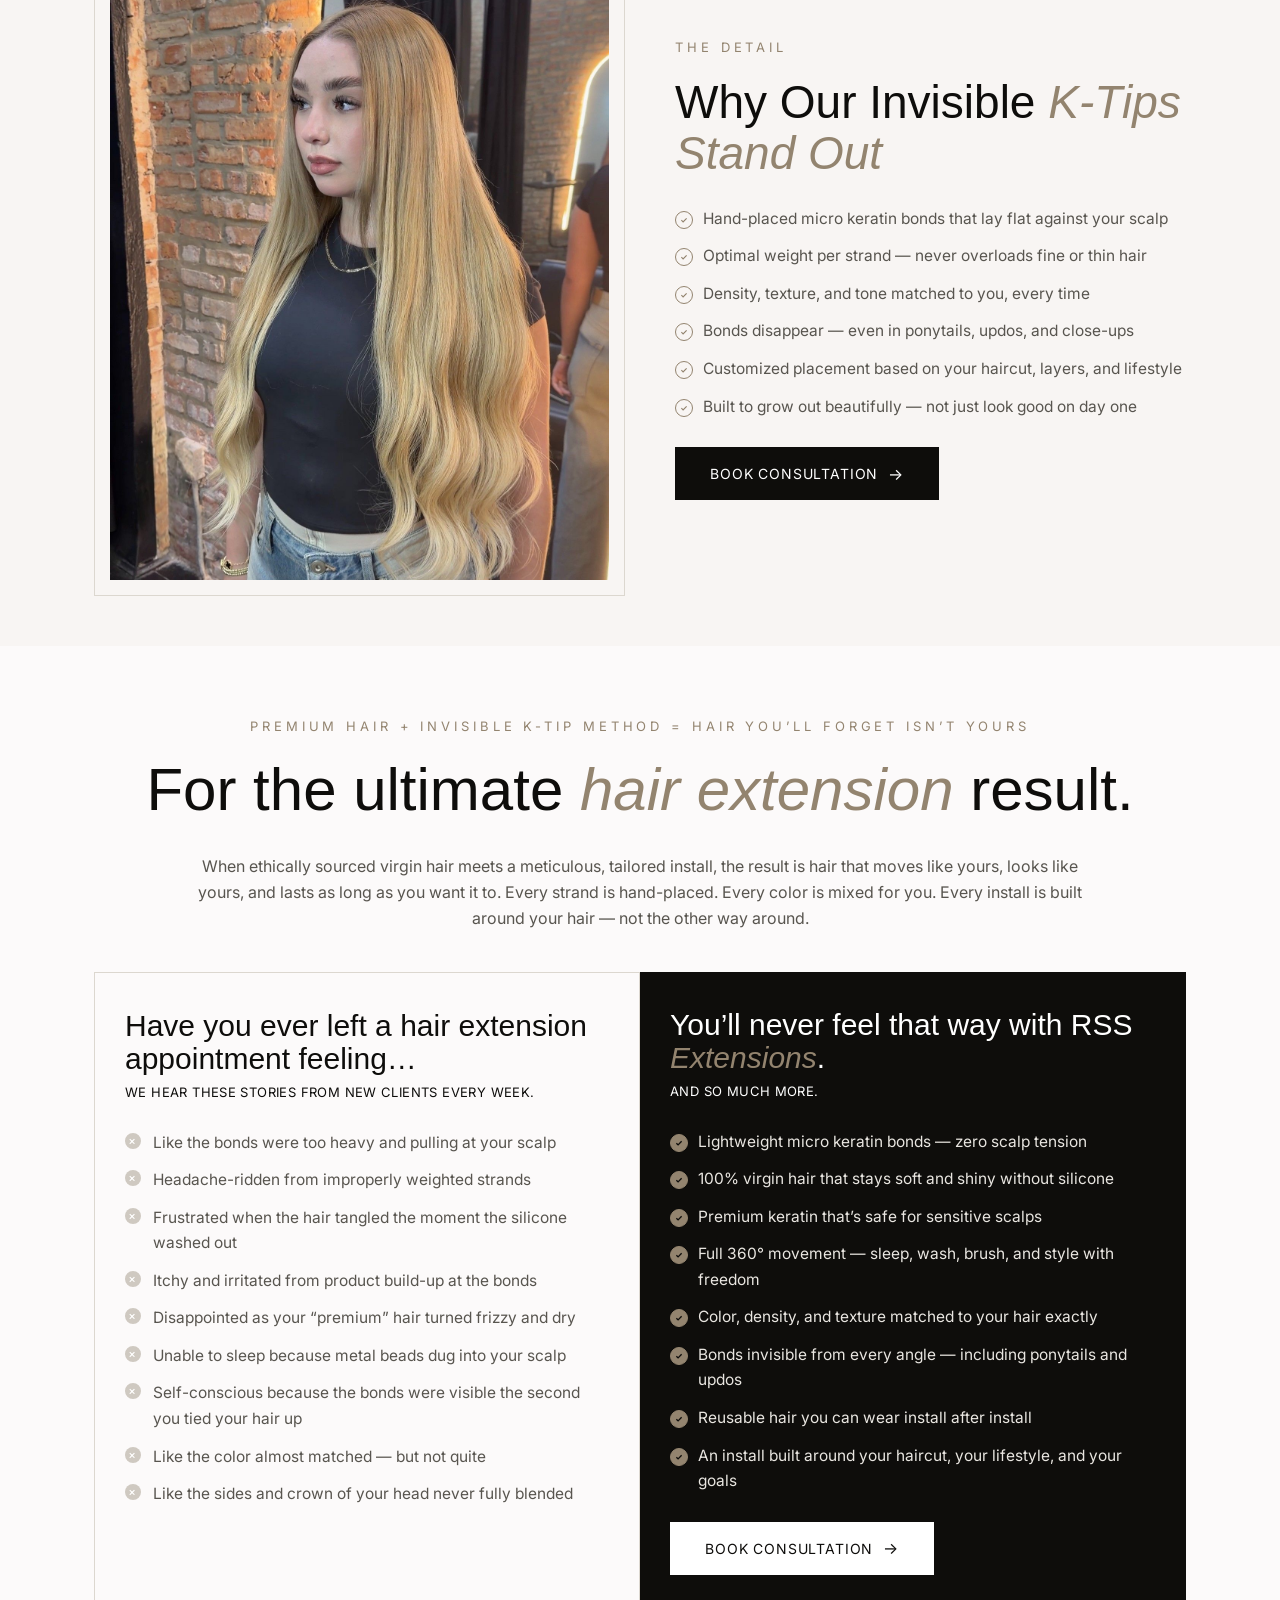
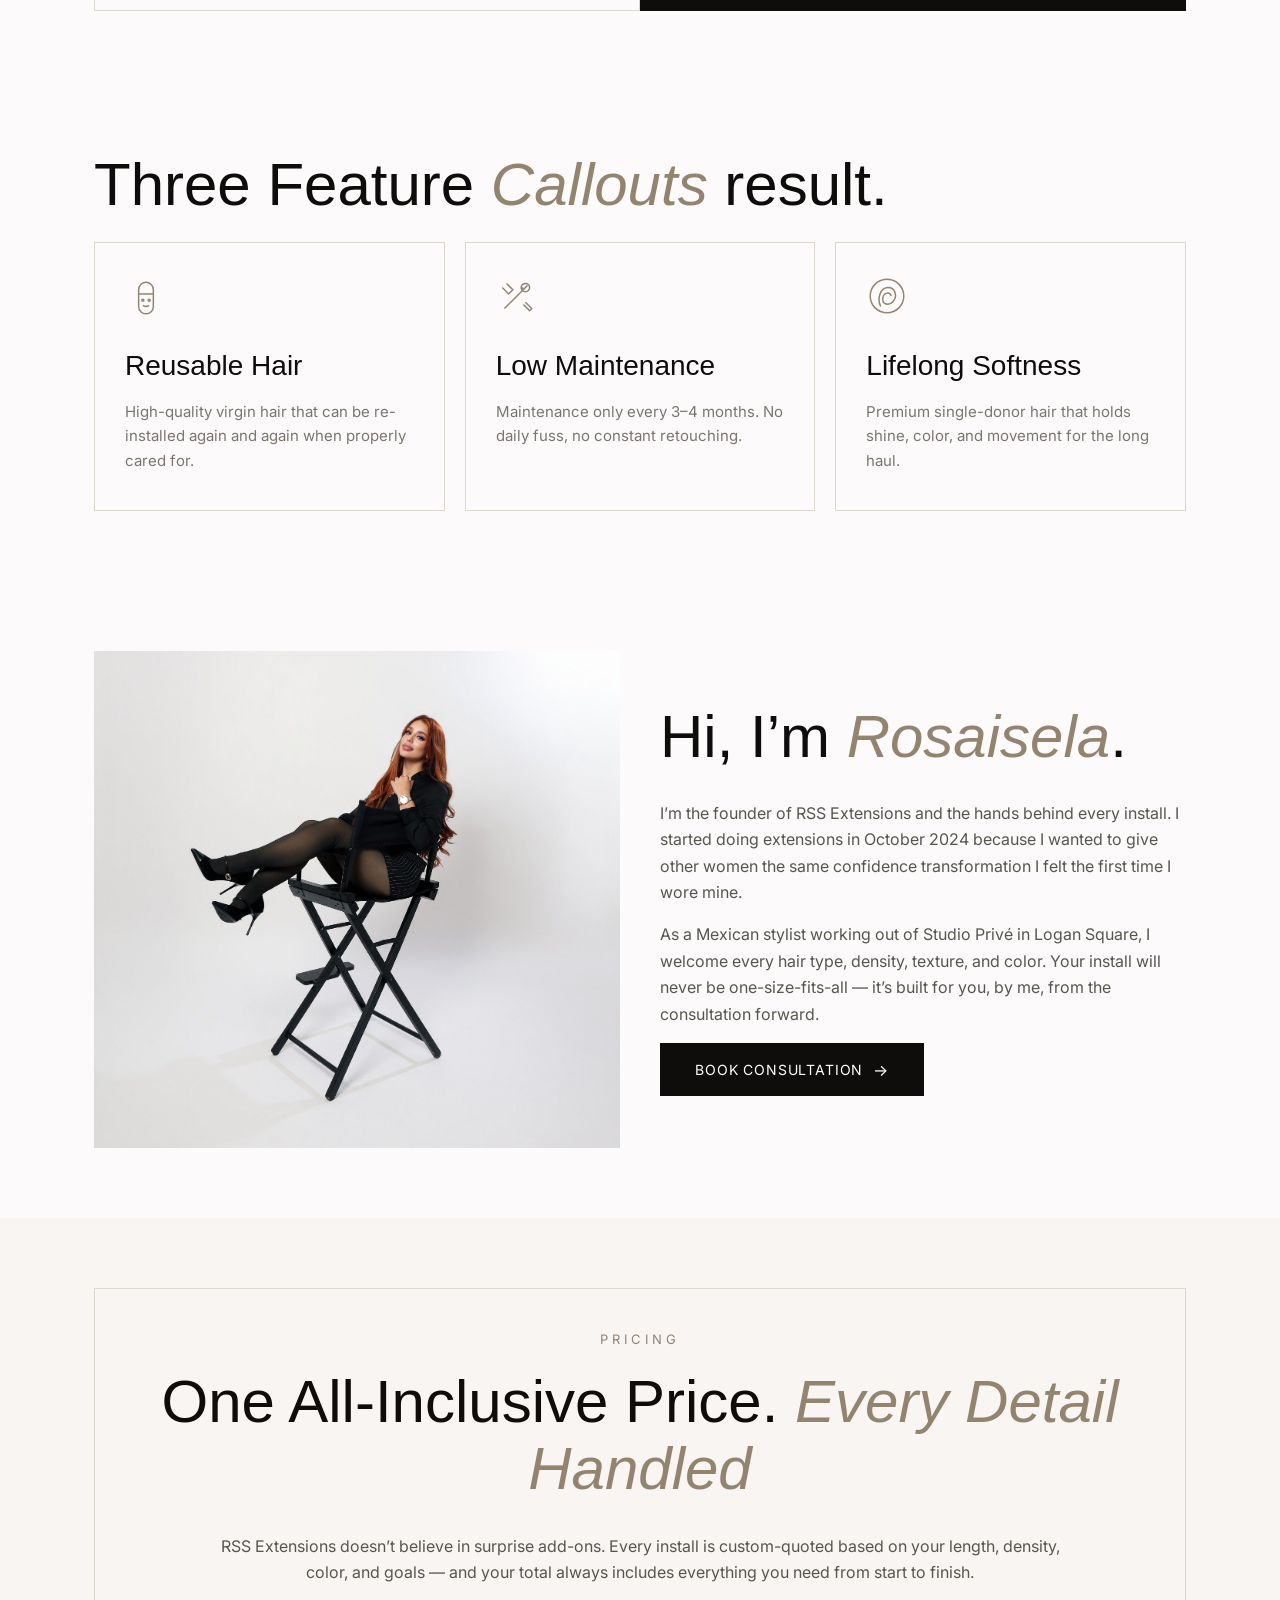
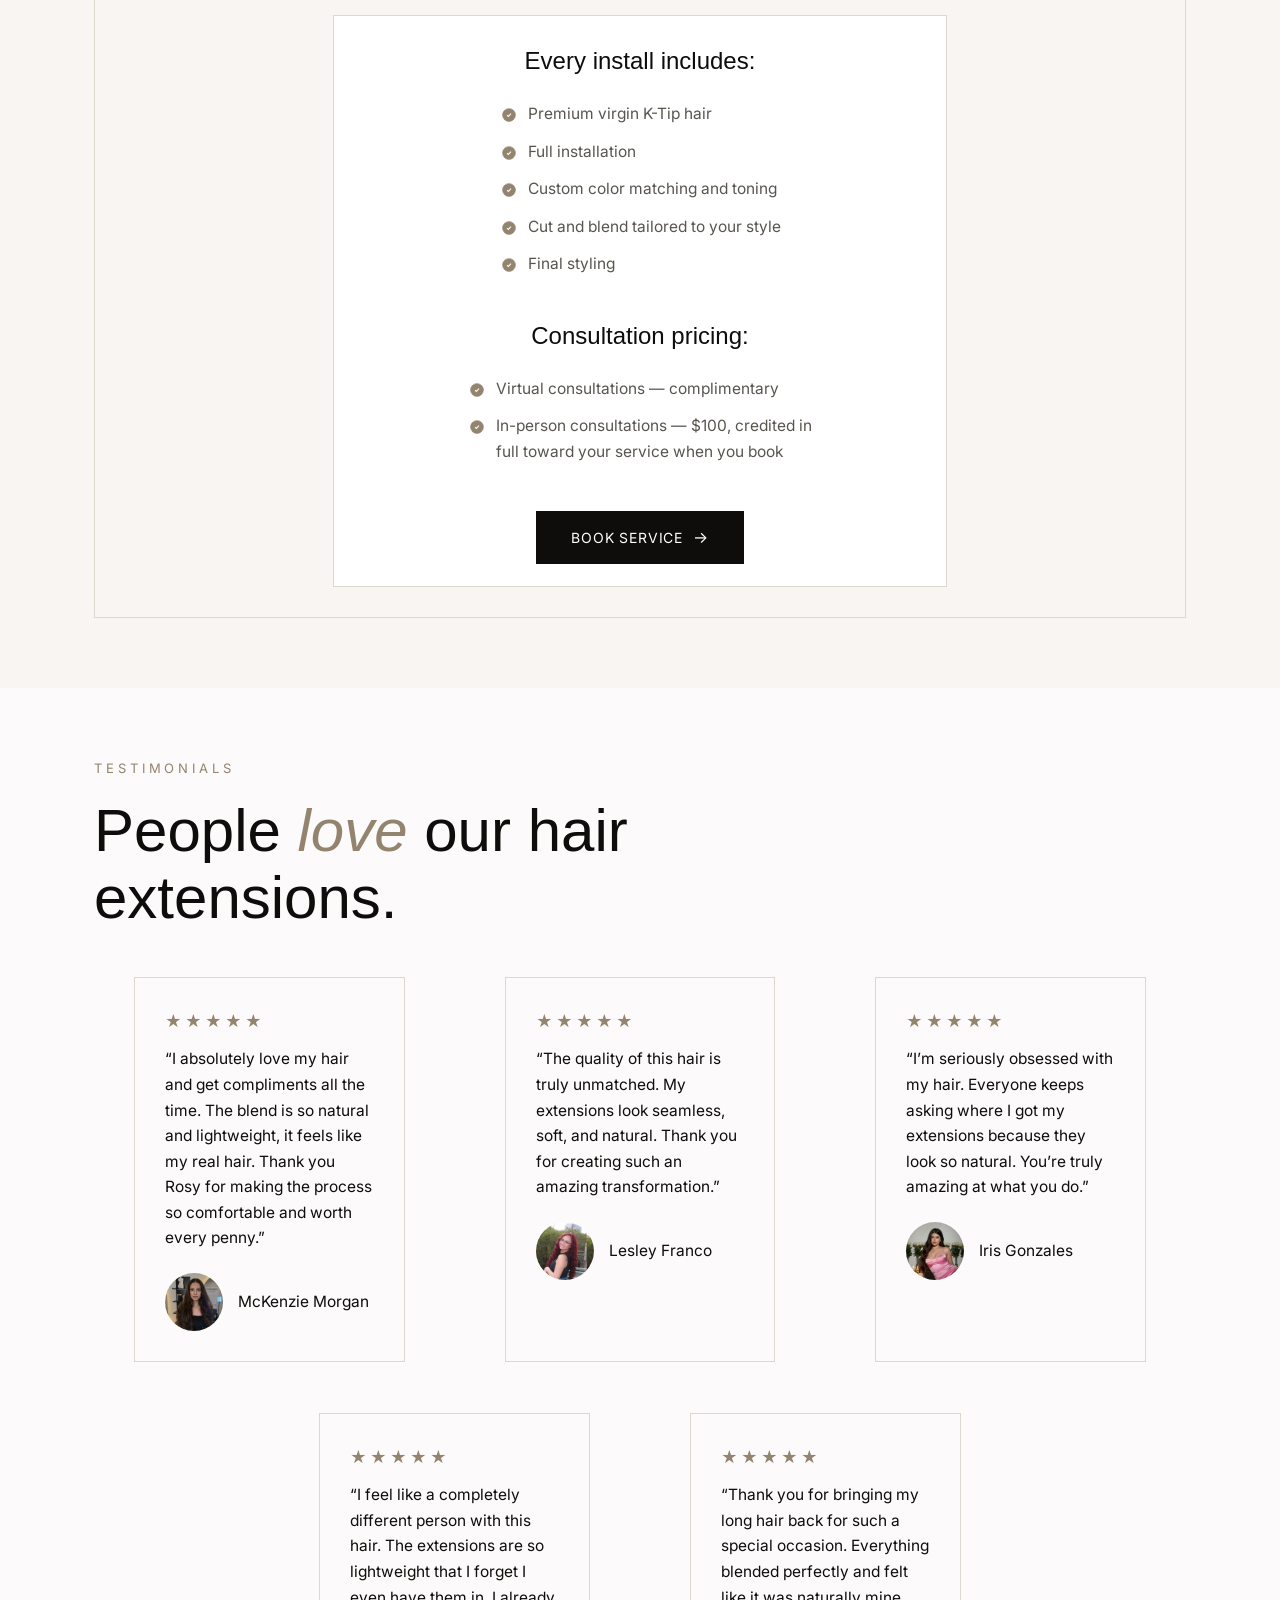
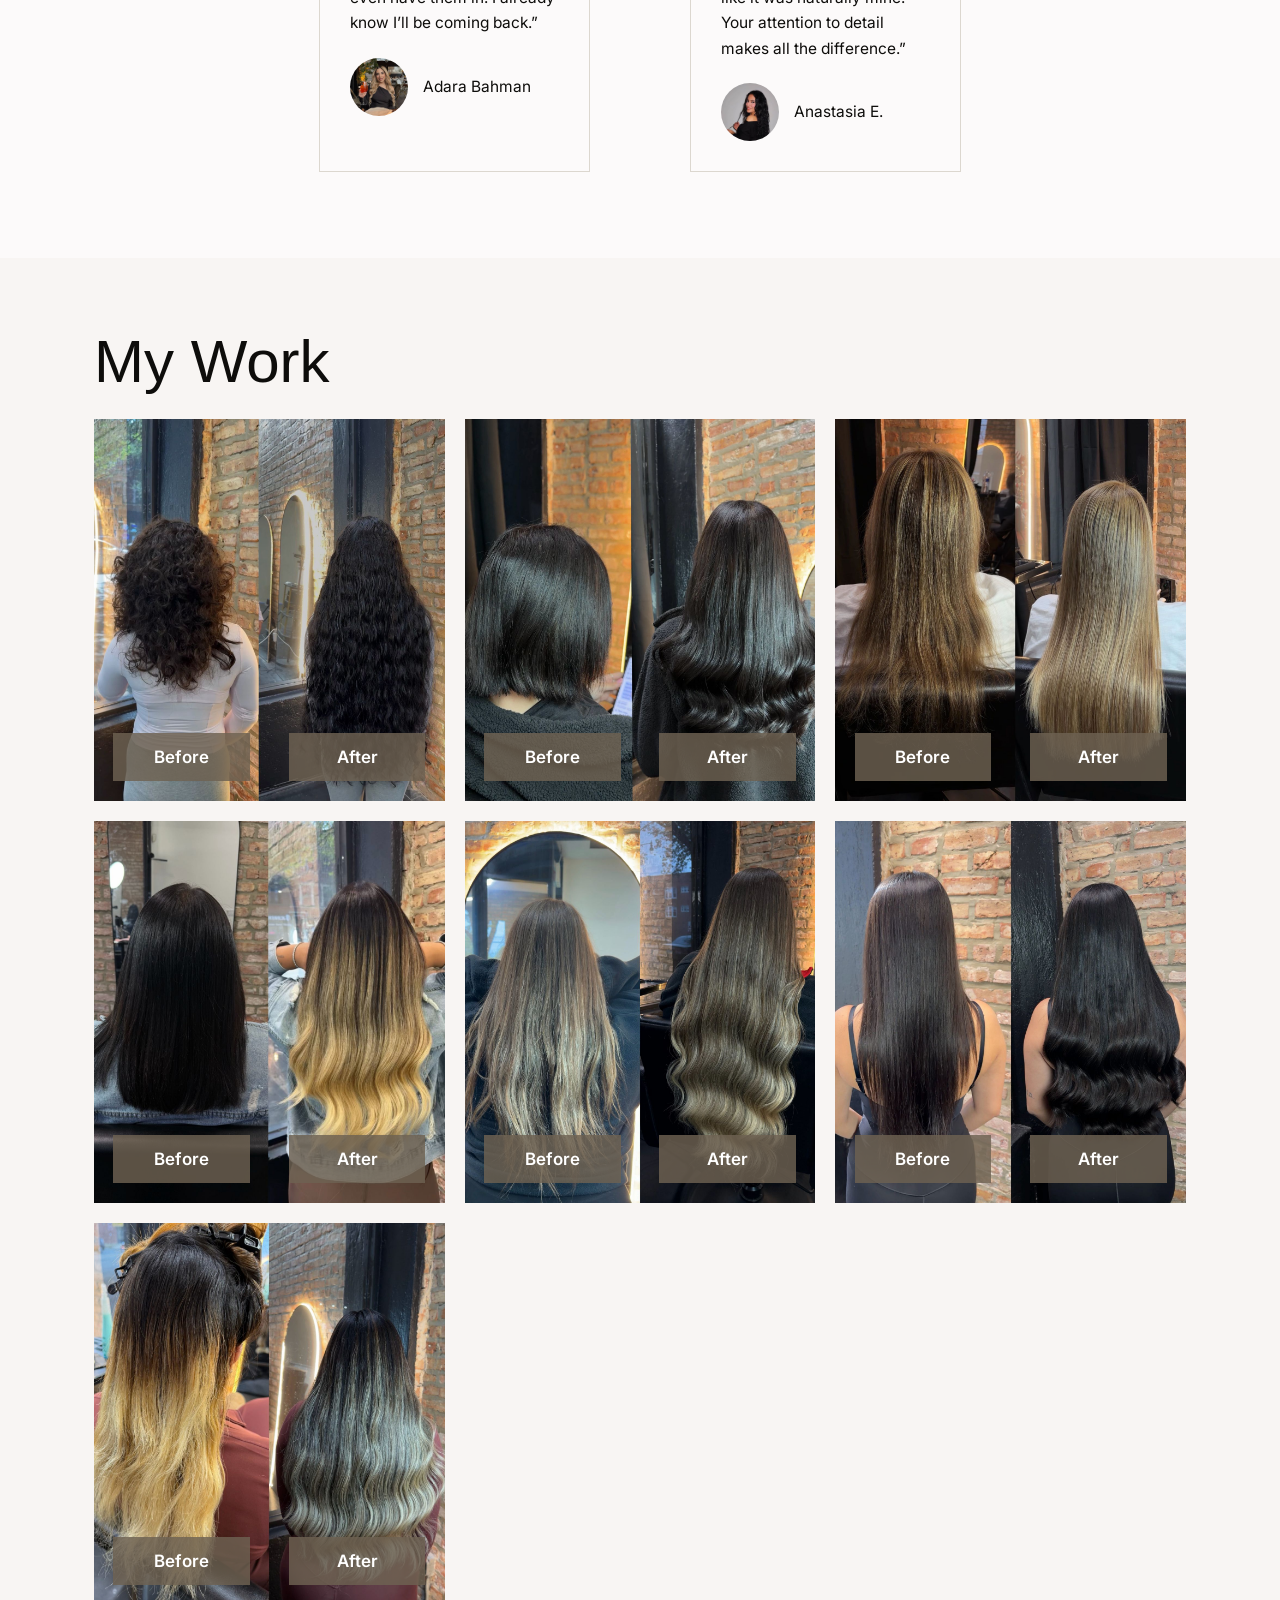
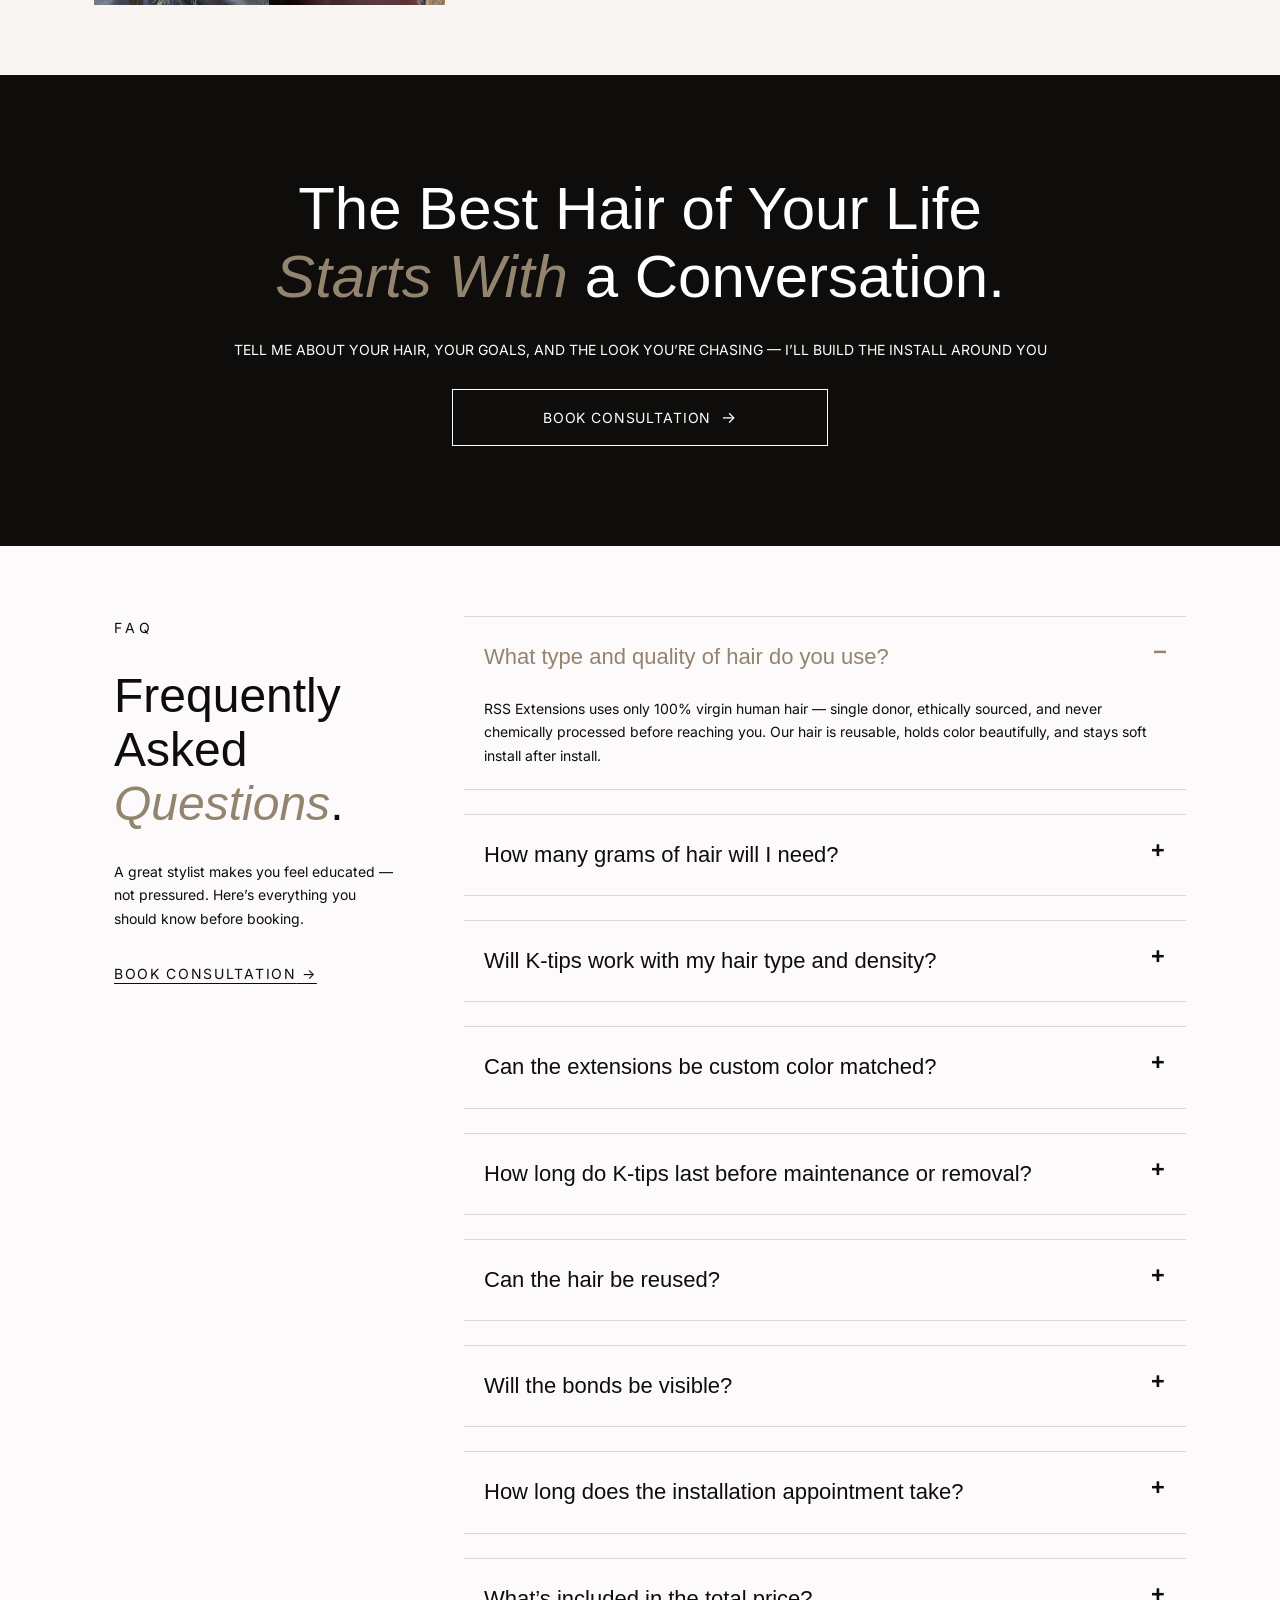
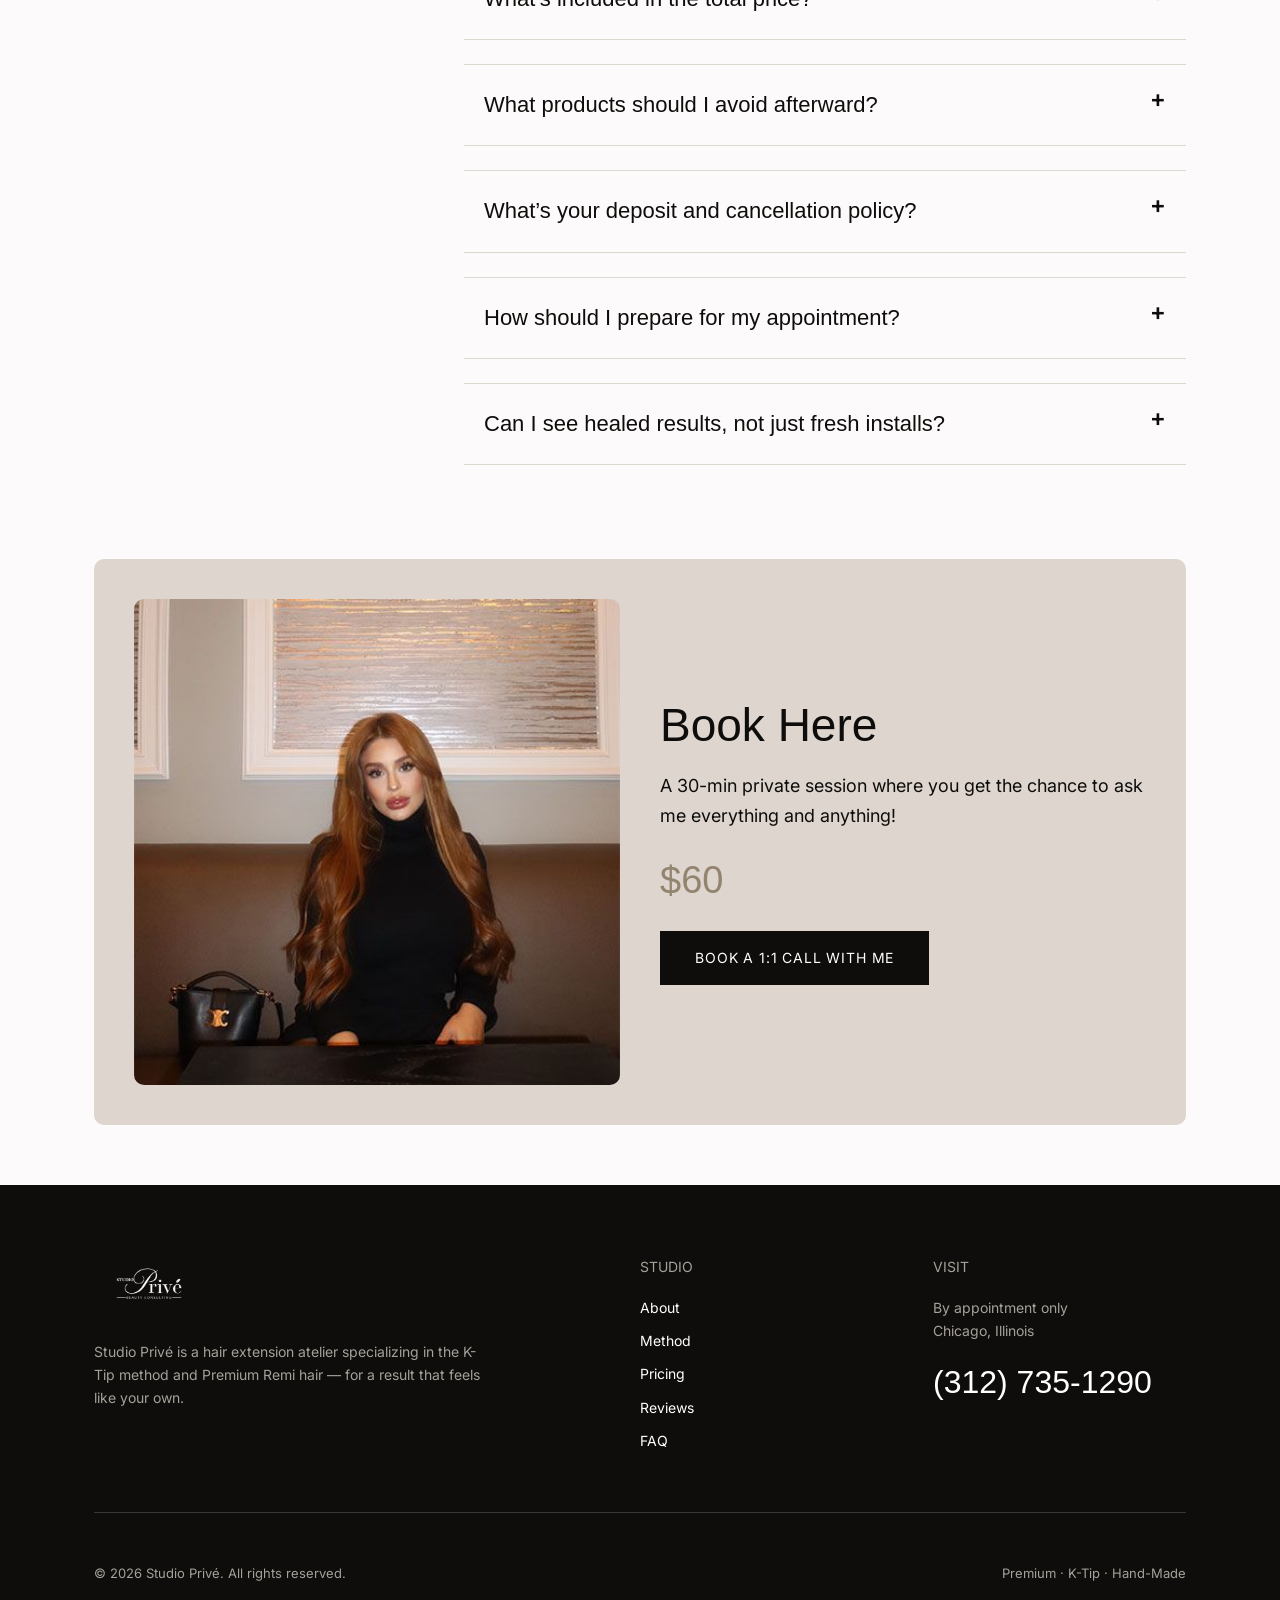
==== commit 3f70c670: "Remove duplicate logo badge from hero photo Co-Authored-By: Claude Opus 5.5 <noreply@anthropic.com> " ====
--- a/index.html
+++ b/index.html
@@ -41,7 +41,6 @@
       </div>
       <div class="hero__media">
         <img src="images/hero.jpg" alt="Client with long, glossy RSS Extensions hair" width="660" height="1173">
-        <div class="hero__badge"><img src="images/logo.png" alt="" width="74" height="51"></div>
       </div>
     </div>
   </section>
--- a/styles.css
+++ b/styles.css
@@ -70,13 +70,10 @@
 .hero__note { border-top: 1px solid var(--line); margin-top: 36px; padding-top: 36px; font-size: 14px; color: var(--ink); max-width: 420px; }
 .hero__media { position: relative; border: 1px solid var(--line); padding: 10px; align-self: start; }
 .hero__media img { width: 100%; aspect-ratio: 539 / 780; object-fit: cover; object-position: center 40%; }
-.hero__badge { position: absolute; left: -40px; bottom: -30px; background: #fff; border: 1px solid var(--line); padding: 26px 40px; display: none; }
-.hero__badge img { width: 74px; }
 @media (min-width: 900px) {
   .hero { padding: 70px 0 90px; }
   .hero .wrap { grid-template-columns: 1fr 1fr; gap: 30px; }
-  .hero__badge { display: block; }
-}
+  }
 
 /* Marquee */
 .marquee { background: #efebe6; border-top: 1px solid var(--line); border-bottom: 1px solid var(--line); overflow: hidden; padding: 24px 0; }
